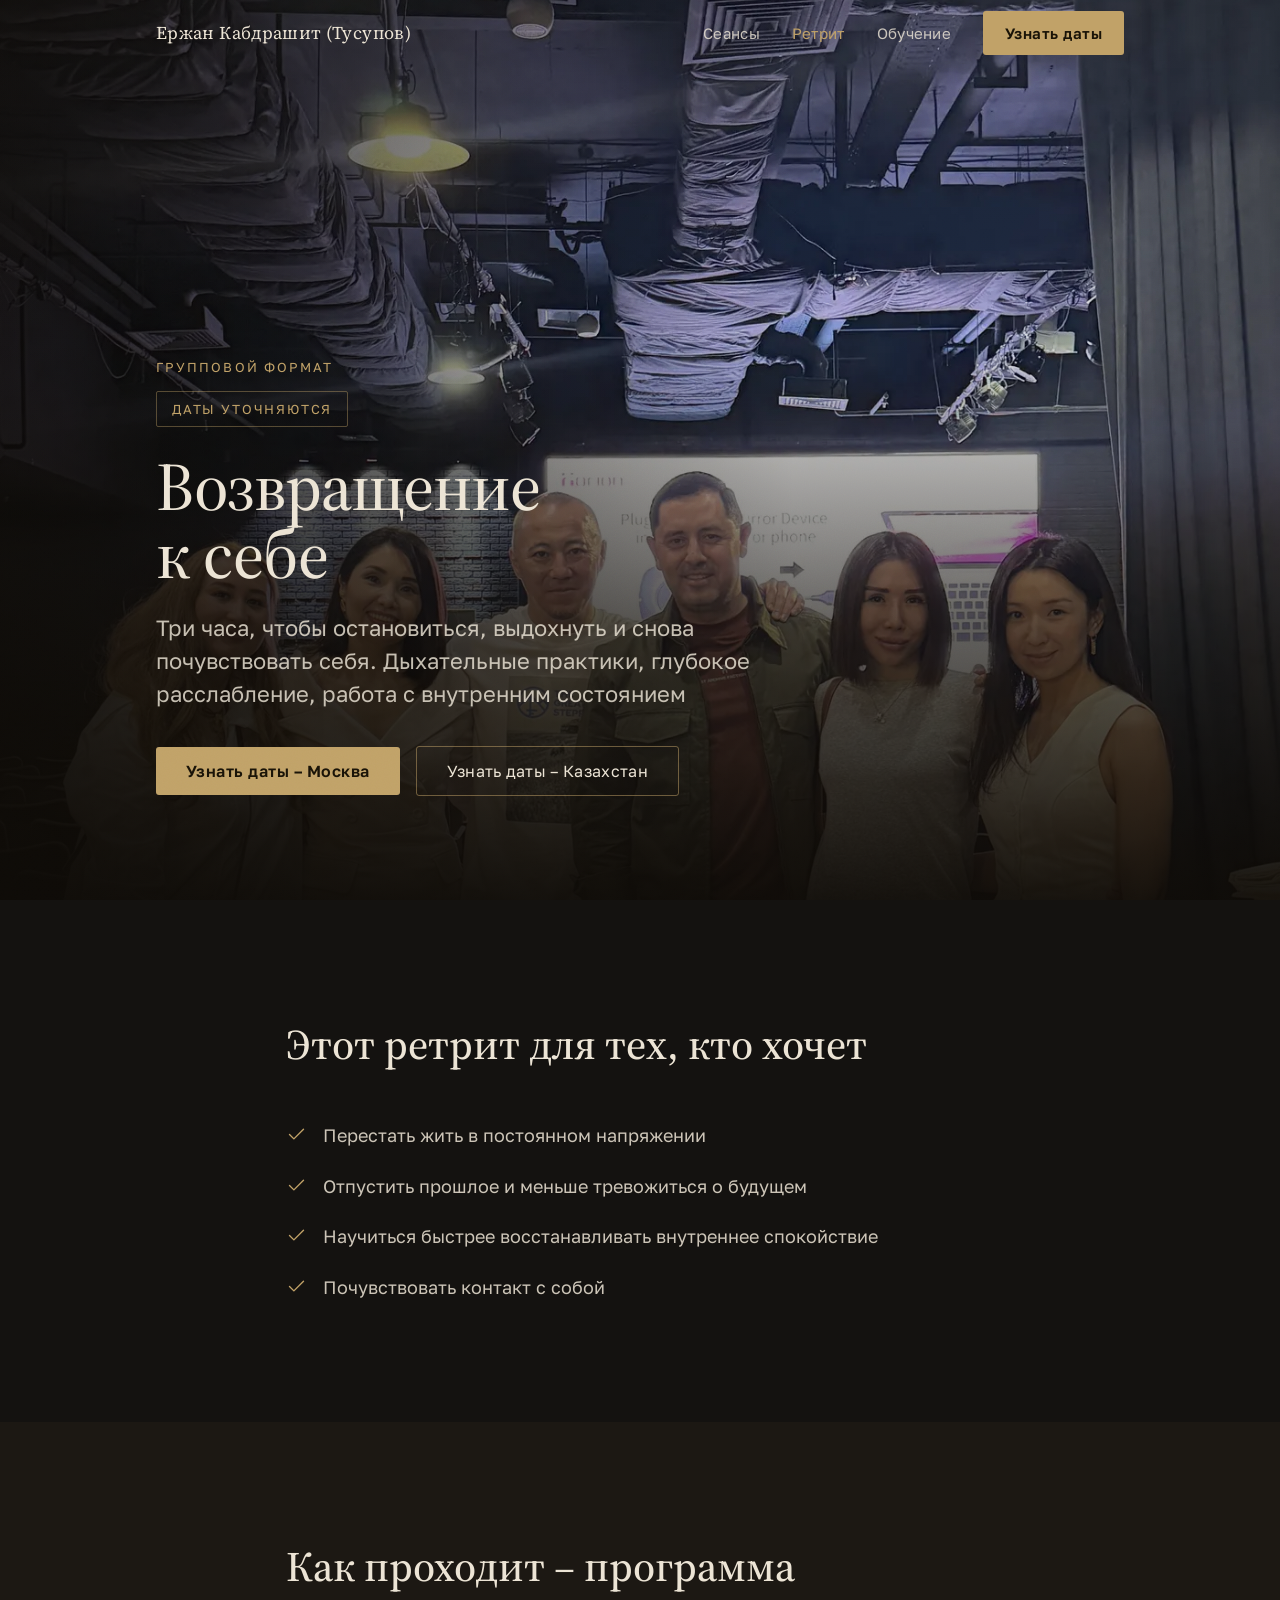
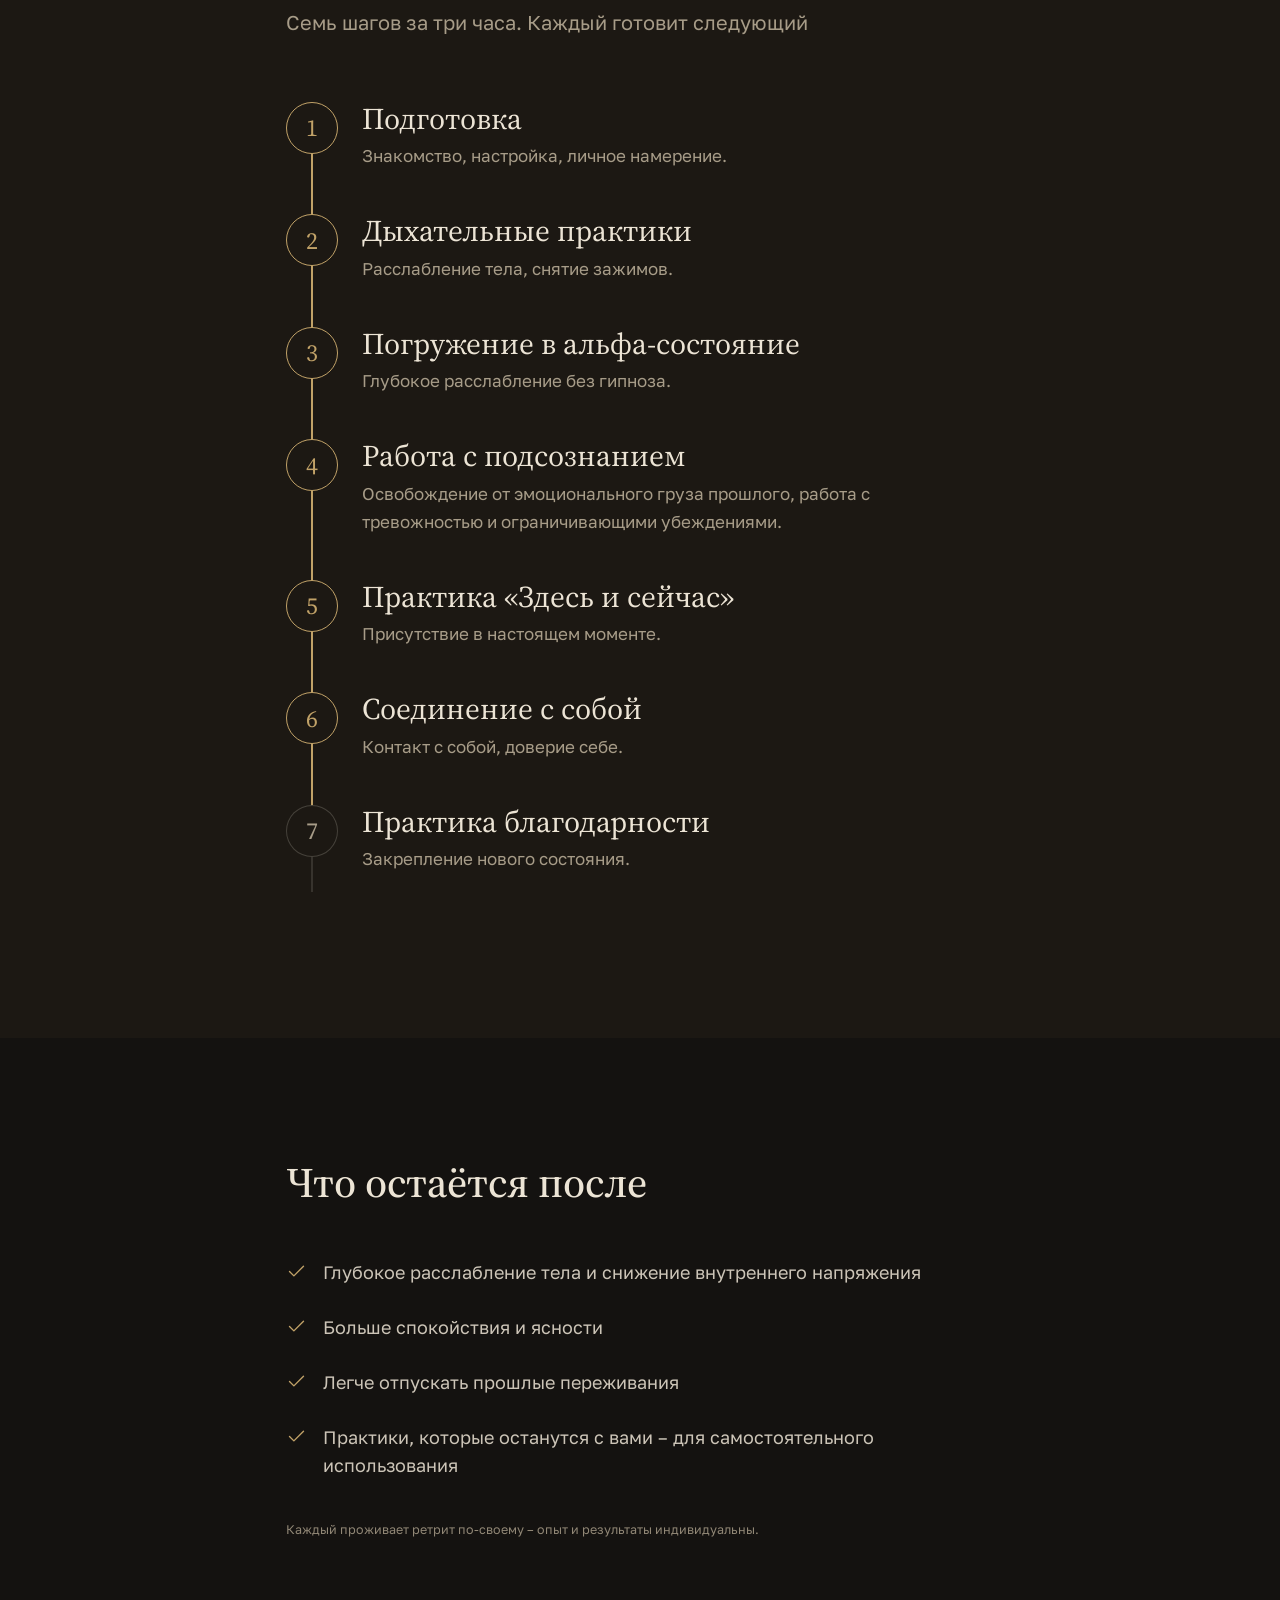
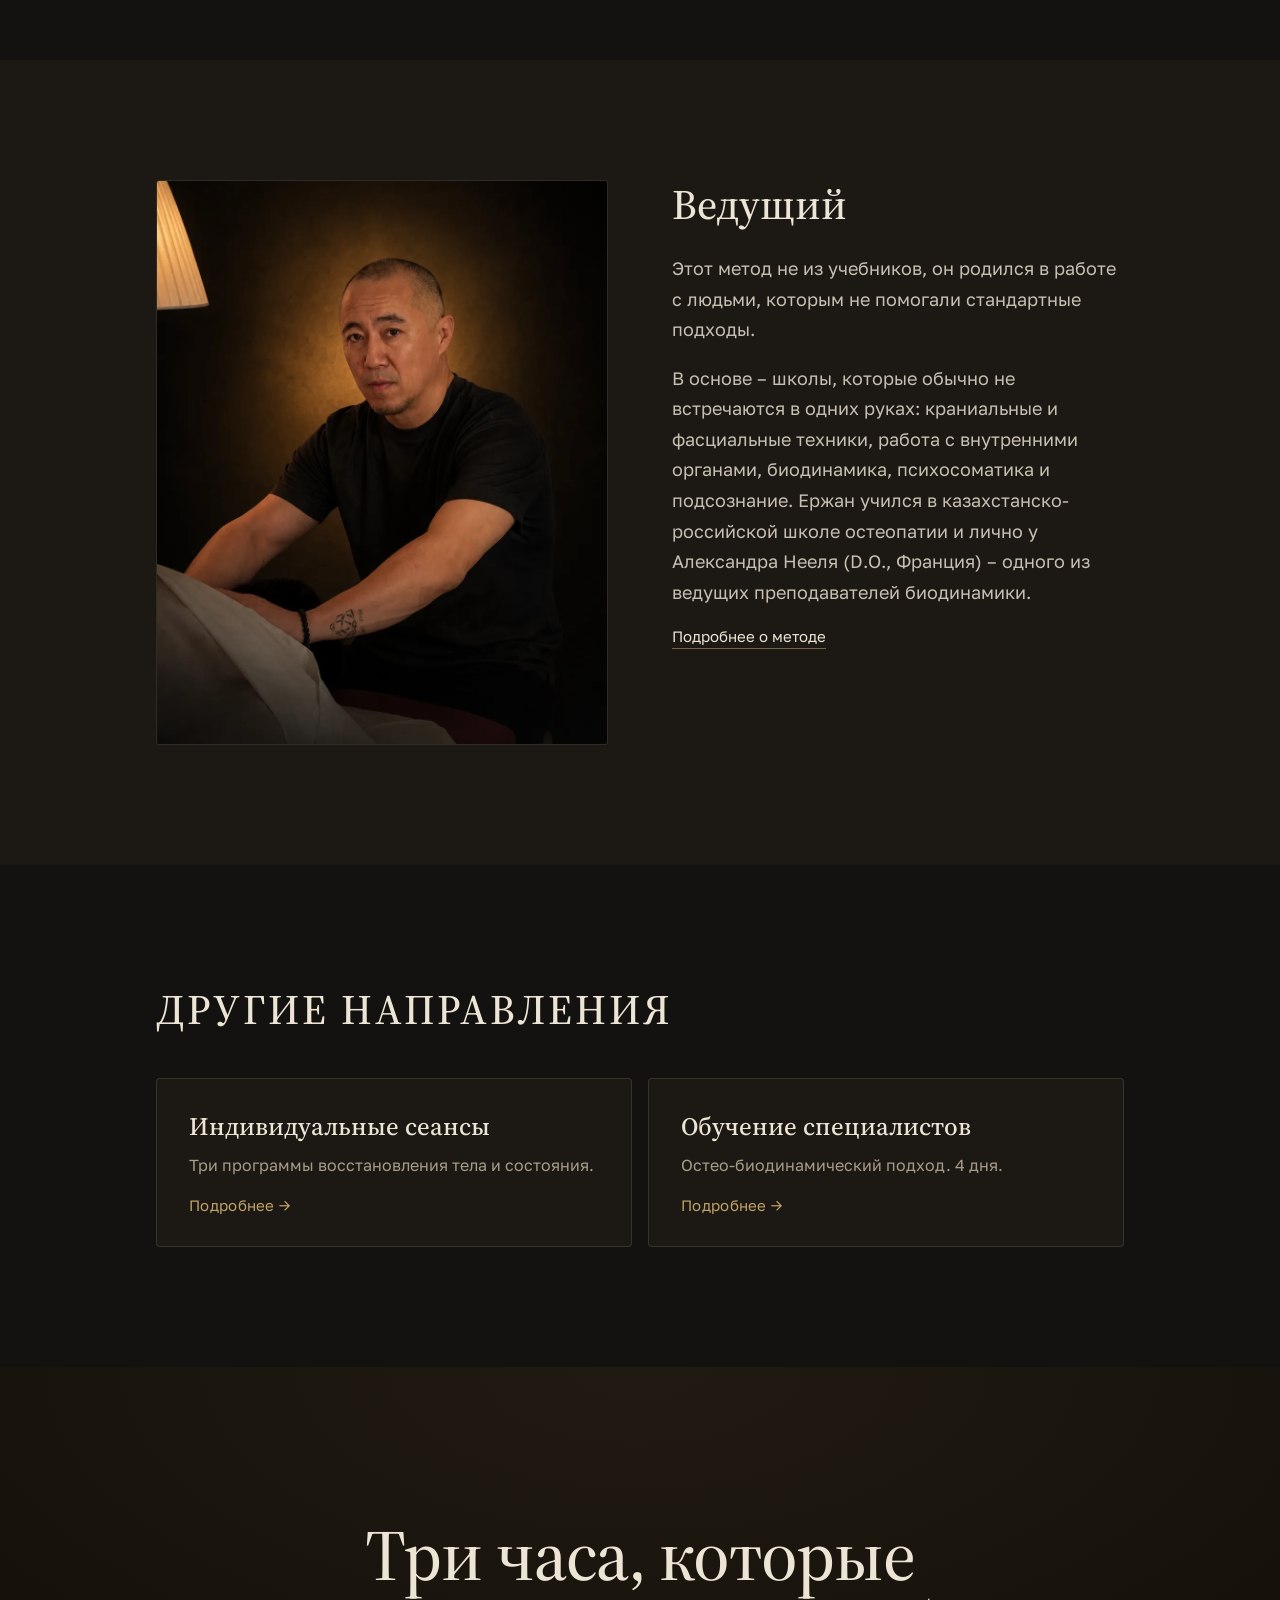
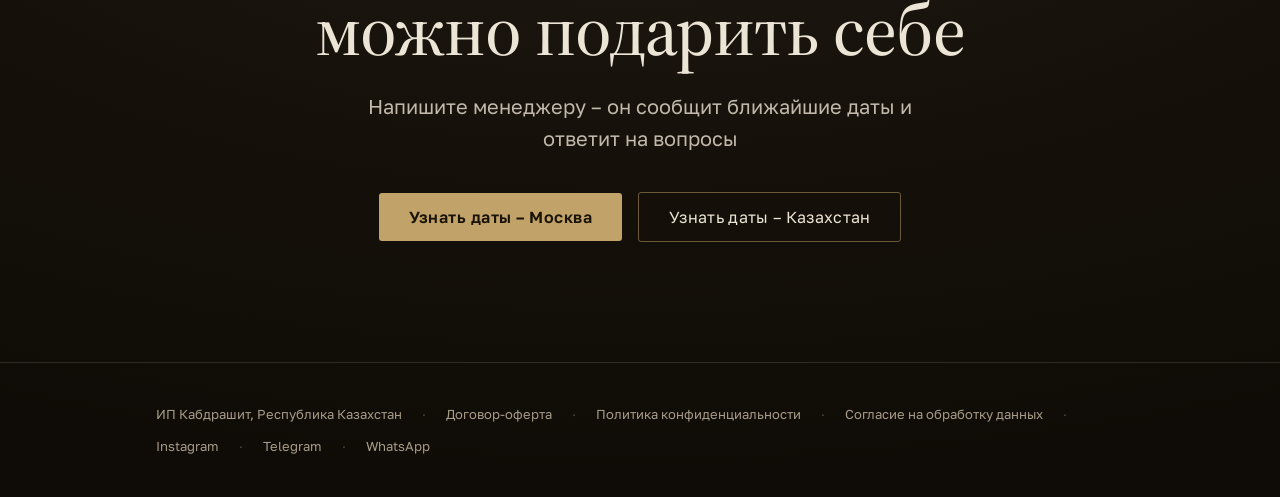
==== retreat.html @ be28fa4b "Добавить (Тусупов) после Кабдрашит везде: nav-brand, h1, подпись под фото Co-Authored-By: Claude Fab" ====
<!DOCTYPE html>
<html lang="ru">
<head>
<meta charset="utf-8">
<meta name="viewport" content="width=device-width, initial-scale=1">
<title>Ретрит «Возвращение к себе» – Ержан Кабдрашит (Тусупов)</title>
<meta name="description" content="Групповой ретрит на 3 часа: дыхательные практики, глубокое расслабление, работа с внутренним состоянием. Семь шагов под руководством Ержана Кабдрашита (Тусупова).">
<link rel="canonical" href="https://xenaja.github.io/tusupov-method/retreat">
<meta property="og:type" content="website">
<meta property="og:title" content="Ретрит «Возвращение к себе»">
<meta property="og:description" content="Три часа, чтобы остановиться, выдохнуть и снова почувствовать себя. Дыхательные практики, глубокое расслабление, работа с внутренним состоянием.">
<meta property="og:url" content="https://xenaja.github.io/tusupov-method/retreat">
<meta property="og:image" content="https://xenaja.github.io/tusupov-method/og-retreat.jpg">
<meta property="og:image:width" content="1200">
<meta property="og:image:height" content="630">
<meta property="og:locale" content="ru_RU">
<link rel="icon" href="favicon.svg" type="image/svg+xml">
<link rel="apple-touch-icon" href="apple-touch-icon.png">
<link rel="preconnect" href="https://fonts.googleapis.com">
<link rel="preconnect" href="https://fonts.gstatic.com" crossorigin>
<link href="https://fonts.googleapis.com/css2?family=Golos+Text:wght@400;500;600&family=Source+Serif+4:opsz,wght@8..60,500;8..60,600&display=swap" rel="stylesheet">
<link rel="stylesheet" href="styles.css">
<script type="application/ld+json">
{
  "@context": "https://schema.org",
  "@type": "Event",
  "name": "Ретрит «Возвращение к себе»",
  "description": "Групповой ретрит: 3 часа дыхательных практик, глубокого расслабления и работы с внутренним состоянием.",
  "url": "https://xenaja.github.io/tusupov-method/retreat"
}
</script>
</head>
<body>
<a class="skip-link" href="#main">Перейти к содержимому</a>

<!-- ============ МЕНЮ (общая шапка) ============ -->
<header class="site-header" id="siteHeader">
  <nav class="nav" aria-label="Основное меню">
    <a class="nav-brand" href="./">Ержан Кабдрашит (Тусупов)</a>
    <div class="nav-links">
      <a href="./">Сеансы</a>
      <a href="./retreat" class="current">Ретрит</a>
      <a href="./training">Обучение</a>
      <a class="btn btn-solid btn-sm" href="#zapis">Узнать даты</a>
    </div>
    <button class="burger" id="burger" aria-label="Открыть меню" aria-expanded="false" aria-controls="mobileMenu">
      <svg class="icon-open" width="22" height="22" viewBox="0 0 22 22" aria-hidden="true"><line x1="2" y1="6" x2="20" y2="6" stroke="#ECE4D5" stroke-width="1.6"/><line x1="2" y1="11" x2="20" y2="11" stroke="#ECE4D5" stroke-width="1.6"/><line x1="2" y1="16" x2="20" y2="16" stroke="#ECE4D5" stroke-width="1.6"/></svg>
      <svg class="icon-close" width="22" height="22" viewBox="0 0 22 22" aria-hidden="true"><line x1="4" y1="4" x2="18" y2="18" stroke="#ECE4D5" stroke-width="1.6"/><line x1="18" y1="4" x2="4" y2="18" stroke="#ECE4D5" stroke-width="1.6"/></svg>
    </button>
  </nav>
</header>
<div class="mobile-menu" id="mobileMenu">
  <a href="./">Сеансы</a>
  <a href="./retreat" class="current">Ретрит</a>
  <a href="./training">Обучение</a>
  <a class="btn btn-solid" href="#zapis">Узнать даты</a>
</div>

<!-- ============ БЛОК 1 · ПЕРВЫЙ ЭКРАН ============ -->
<header class="hero" id="hero">
  <div class="hero-media">
    <picture>
      <source srcset="photos/hero/retreat.webp" type="image/webp">
      <img src="photos/hero/retreat.jpg" alt="Групповой ретрит «Возвращение к себе»" loading="eager" fetchpriority="high">
    </picture>
  </div>
  <div class="hero-veil" aria-hidden="true"></div>
  <div class="hero-body">
    <div class="hero-kicker">Групповой формат</div>
    <!-- ⚠ Даты ретрита – ждём от заказчика. Пока в бейдже «Даты уточняются», кнопка ведёт к менеджерам. -->
    <span class="hero-badge">Даты уточняются</span>
    <h1 class="h1-mid">Возвращение к себе</h1>
    <p class="hero-sub">Три часа, чтобы остановиться, выдохнуть и снова почувствовать себя. Дыхательные практики, глубокое расслабление, работа с внутренним состоянием</p>
    <!-- ⚠ Уточнить: ретрит проходит в обоих городах или в одном? Если в одном – оставить одну кнопку. -->
    <div class="hero-cta cta-row" id="zapis">
      <a class="btn btn-solid" data-tg="retreat_hero_msk" href="#" target="_blank" rel="noopener">Узнать даты – Москва</a>
      <a class="btn btn-ghost" data-wa="Здравствуйте! Подскажите даты ретрита «Возвращение к себе»" href="#" target="_blank" rel="noopener">Узнать даты – Казахстан</a>
    </div>
  </div>
</header>

<main id="main">

<!-- ============ БЛОК 2 · ДЛЯ КОГО ============ -->
<section class="section">
  <div class="wrap reveal" style="max-width:820px;">
    <h2>Этот ретрит для тех, кто хочет</h2>
    <div class="checks">
      <div class="check">
        <svg width="21" height="21" viewBox="0 0 24 24" fill="none" aria-hidden="true"><path d="M20 6L9 17l-5-5" stroke="#C1A268" stroke-width="1.6" stroke-linecap="round" stroke-linejoin="round"/></svg>
        <div>Перестать жить в постоянном напряжении</div>
      </div>
      <div class="check">
        <svg width="21" height="21" viewBox="0 0 24 24" fill="none" aria-hidden="true"><path d="M20 6L9 17l-5-5" stroke="#C1A268" stroke-width="1.6" stroke-linecap="round" stroke-linejoin="round"/></svg>
        <div>Отпустить прошлое и меньше тревожиться о будущем</div>
      </div>
      <div class="check">
        <svg width="21" height="21" viewBox="0 0 24 24" fill="none" aria-hidden="true"><path d="M20 6L9 17l-5-5" stroke="#C1A268" stroke-width="1.6" stroke-linecap="round" stroke-linejoin="round"/></svg>
        <div>Научиться быстрее восстанавливать внутреннее спокойствие</div>
      </div>
      <div class="check">
        <svg width="21" height="21" viewBox="0 0 24 24" fill="none" aria-hidden="true"><path d="M20 6L9 17l-5-5" stroke="#C1A268" stroke-width="1.6" stroke-linecap="round" stroke-linejoin="round"/></svg>
        <div>Почувствовать контакт с собой</div>
      </div>
    </div>
  </div>
</section>

<!-- ============ БЛОК 3 · КАК ПРОХОДИТ – ПРОГРАММА ============ -->
<!-- Механика: вертикальный таймлайн с прорисовкой линии при скролле – перенесена сюда со страницы «Сеансы» -->
<section class="section section-tint" id="programma">
  <div class="wrap reveal" style="max-width:820px;">
    <h2>Как проходит – программа</h2>
    <p class="lead">Семь шагов за три часа. Каждый готовит следующий</p>
    <div class="tl">
      <div class="tl-rail" aria-hidden="true"></div>
      <div class="tl-fill" id="tlFill" aria-hidden="true"></div>
      <div class="tl-day" data-day="0">
        <div class="tl-marker" aria-hidden="true">1</div>
        <div class="tl-title">Подготовка</div>
        <div class="tl-text">Знакомство, настройка, личное намерение.</div>
      </div>
      <div class="tl-day" data-day="1">
        <div class="tl-marker" aria-hidden="true">2</div>
        <div class="tl-title">Дыхательные практики</div>
        <div class="tl-text">Расслабление тела, снятие зажимов.</div>
      </div>
      <div class="tl-day" data-day="2">
        <div class="tl-marker" aria-hidden="true">3</div>
        <div class="tl-title">Погружение в альфа-состояние</div>
        <div class="tl-text">Глубокое расслабление без гипноза.</div>
      </div>
      <div class="tl-day" data-day="3">
        <div class="tl-marker" aria-hidden="true">4</div>
        <div class="tl-title">Работа с подсознанием</div>
        <div class="tl-text">Освобождение от эмоционального груза прошлого, работа с тревожностью и ограничивающими убеждениями.</div>
      </div>
      <div class="tl-day" data-day="4">
        <div class="tl-marker" aria-hidden="true">5</div>
        <div class="tl-title">Практика «Здесь и сейчас»</div>
        <div class="tl-text">Присутствие в настоящем моменте.</div>
      </div>
      <div class="tl-day" data-day="5">
        <div class="tl-marker" aria-hidden="true">6</div>
        <div class="tl-title">Соединение с собой</div>
        <div class="tl-text">Контакт с собой, доверие себе.</div>
      </div>
      <div class="tl-day" data-day="6">
        <div class="tl-marker" aria-hidden="true">7</div>
        <div class="tl-title">Практика благодарности</div>
        <div class="tl-text">Закрепление нового состояния.</div>
      </div>
    </div>
  </div>
</section>

<!-- ============ БЛОК 4 · ЧТО ОСТАЁТСЯ ПОСЛЕ ============ -->
<section class="section">
  <div class="wrap reveal" style="max-width:820px;">
    <h2>Что остаётся после</h2>
    <div class="gains">
      <div class="gain">
        <svg width="21" height="21" viewBox="0 0 24 24" fill="none" aria-hidden="true"><path d="M20 6L9 17l-5-5" stroke="#C1A268" stroke-width="1.6" stroke-linecap="round" stroke-linejoin="round"/></svg>
        <div>Глубокое расслабление тела и снижение внутреннего напряжения</div>
      </div>
      <div class="gain">
        <svg width="21" height="21" viewBox="0 0 24 24" fill="none" aria-hidden="true"><path d="M20 6L9 17l-5-5" stroke="#C1A268" stroke-width="1.6" stroke-linecap="round" stroke-linejoin="round"/></svg>
        <div>Больше спокойствия и ясности</div>
      </div>
      <div class="gain">
        <svg width="21" height="21" viewBox="0 0 24 24" fill="none" aria-hidden="true"><path d="M20 6L9 17l-5-5" stroke="#C1A268" stroke-width="1.6" stroke-linecap="round" stroke-linejoin="round"/></svg>
        <div>Легче отпускать прошлые переживания</div>
      </div>
      <div class="gain">
        <svg width="21" height="21" viewBox="0 0 24 24" fill="none" aria-hidden="true"><path d="M20 6L9 17l-5-5" stroke="#C1A268" stroke-width="1.6" stroke-linecap="round" stroke-linejoin="round"/></svg>
        <div>Практики, которые останутся с вами – для самостоятельного использования</div>
      </div>
    </div>
    <p class="gains-note">Каждый проживает ретрит по-своему – опыт и результаты индивидуальны.</p>
  </div>
</section>

<!-- ============ БЛОК 5 · ВЕДУЩИЙ ============ -->
<section class="section section-tint">
  <div class="wrap reveal">
    <div class="about-grid">
      <div class="about-photo">
        <picture>
          <source srcset="photos/portrait.webp" type="image/webp">
          <img src="photos/portrait.jpg" alt="Ержан Кабдрашит (Тусупов) – портрет" loading="lazy" decoding="async" width="941" height="1672">
        </picture>
      </div>
      <div class="about">
        <h2>Ведущий</h2>
        <p>Этот метод не из учебников, он родился в работе с людьми, которым не помогали стандартные подходы.</p>
        <p>В основе – школы, которые обычно не встречаются в одних руках: краниальные и фасциальные техники, работа с внутренними органами, биодинамика, психосоматика и подсознание. Ержан учился в казахстанско-российской школе остеопатии и лично у Александра Нееля (D.O., Франция) – одного из ведущих преподавателей биодинамики.</p>
        <a class="about-more" href="./#metod">Подробнее о методе</a>
      </div>
    </div>
  </div>
</section>

<!-- ============ БЛОК 6 · ДРУГИЕ НАПРАВЛЕНИЯ ============ -->
<section class="section">
  <div class="wrap reveal">
    <h2 class="h2-caps">Другие направления</h2>
    <div class="other-grid">
      <a class="other-card" href="./">
        <h3>Индивидуальные сеансы</h3>
        <p>Три программы восстановления тела и состояния.</p>
        <span class="more">Подробнее →</span>
      </a>
      <a class="other-card" href="./training">
        <h3>Обучение специалистов</h3>
        <p>Остео-биодинамический подход. 4 дня.</p>
        <span class="more">Подробнее →</span>
      </a>
    </div>
  </div>
</section>

<!-- ============ БЛОК 7 · ФИНАЛЬНЫЙ ЭКРАН ============ -->
<section class="final">
  <div class="final-in reveal">
    <h2>Три часа, которые можно подарить себе</h2>
    <p>Напишите менеджеру – он сообщит ближайшие даты и ответит на вопросы</p>
    <div class="cta-row">
      <a class="btn btn-solid" data-tg="retreat_final_msk" href="#" target="_blank" rel="noopener">Узнать даты – Москва</a>
      <a class="btn btn-ghost" data-wa="Здравствуйте! Подскажите даты ретрита «Возвращение к себе»" href="#" target="_blank" rel="noopener">Узнать даты – Казахстан</a>
    </div>
  </div>
  <footer>
    <div class="wrap footer-in">
      <span>ИП Кабдрашит, Республика Казахстан</span>
      <span class="dot">·</span><a href="./oferta">Договор-оферта</a>
      <span class="dot">·</span><a href="./privacy">Политика конфиденциальности</a>
      <span class="dot">·</span><a href="./consent">Согласие на обработку данных</a>
      <span class="dot">·</span><a href="#" target="_blank" rel="noopener">Instagram</a>
      <span class="dot">·</span><a data-tg="retreat_footer" href="#" target="_blank" rel="noopener">Telegram</a>
      <span class="dot">·</span><a data-wa="Здравствуйте!" href="#" target="_blank" rel="noopener">WhatsApp</a>
    </div>
  </footer>
</section>

</main>

<a class="sticky-cta" id="stickyCta" href="#zapis">Узнать даты</a>

<div class="grain" aria-hidden="true"></div>

<script src="app.js"></script>
</body>
</html>
---- styles.css ----
:root{
  /* Палитра */
  --bg:#141210;
  --bg2:#1C1813;
  --bg3:#0F0C08;
  --ink:#ECE4D5;
  --ink-soft:rgba(236,228,213,.82);
  --muted:#A79C88;
  --line:rgba(236,228,213,.13);
  --accent:#C1A268;
  --accent-h:#d6b980;
  --btn-ink:#191307;
  /* Светлая секция */
  --lbg:#EEE6D5;
  --lbg2:#E4D9C2;
  --link2:#221D16;
  --lmuted:#6C6252;
  --laccent:#9a7d43;
  /* Типографика */
  --font-display:'Source Serif 4',Georgia,serif;
  --font-body:'Golos Text',system-ui,-apple-system,sans-serif;
  /* Сетка */
  --container:1080px;
  --pad:clamp(20px,6vw,56px);
  --section-gap:clamp(64px,10vw,120px);
}
*{margin:0;padding:0;box-sizing:border-box}
html{scroll-behavior:smooth;scroll-padding-top:70px}
body{
  background:var(--bg);color:var(--ink);
  font-family:var(--font-body);
  -webkit-font-smoothing:antialiased;
  -webkit-tap-highlight-color:transparent;
  overflow-x:hidden;
}
::selection{background:rgba(193,162,104,.3);color:#fff}
img{max-width:100%;display:block}
a{color:var(--accent)}
a:hover{color:var(--accent-h)}
:focus-visible{outline:2px solid var(--accent);outline-offset:3px}

.skip-link{position:absolute;left:-9999px;top:0;z-index:10001;background:var(--accent);color:var(--btn-ink);padding:12px 20px;font-size:15px;text-decoration:none}
.skip-link:focus{left:0}

.wrap{max-width:var(--container);margin:0 auto;padding-left:var(--pad);padding-right:var(--pad)}

h1,h2{font-family:var(--font-display);font-weight:500}
h2{font-size:clamp(24px,4.2vw,42px);line-height:1.16;text-wrap:balance}
.h2-caps{letter-spacing:.07em;text-transform:uppercase}
.lead{color:var(--muted);font-size:clamp(16px,2.6vw,20px);line-height:1.55;margin-top:16px;max-width:52ch}

.btn{
  display:inline-flex;align-items:center;justify-content:center;gap:9px;
  min-height:48px;padding:14px 30px;border-radius:3px;
  font-family:var(--font-body);font-size:clamp(15px,2.2vw,16px);font-weight:600;letter-spacing:.03em;
  text-decoration:none;cursor:pointer;touch-action:manipulation;
  transition:background .3s,color .3s,border-color .3s,transform .3s;
}
.btn-solid{background:var(--accent);color:var(--btn-ink)}
.btn-solid:hover{background:var(--accent-h);color:var(--btn-ink);transform:translateY(-2px)}
.btn-ghost{color:var(--ink);font-weight:400;letter-spacing:.02em;border:1px solid rgba(193,162,104,.5)}
.btn-ghost:hover{color:var(--accent);border-color:var(--accent);background:rgba(193,162,104,.08)}
.btn-sm{min-height:44px;padding:11px 22px;font-size:15px}
/* Пара кнопок «по городам» — одинаковой значимости */
.cta-row{display:flex;flex-wrap:wrap;align-items:center;gap:12px 16px;margin-top:36px}
.cta-row.center{justify-content:center}

/* ---------- Меню ---------- */
.site-header{position:fixed;top:0;left:0;right:0;z-index:9998;border-bottom:1px solid transparent;transition:background .3s,border-color .3s}
.site-header.scrolled{background:rgba(15,12,8,.9);-webkit-backdrop-filter:blur(10px);backdrop-filter:blur(10px);border-bottom-color:var(--line)}
.nav{max-width:var(--container);margin:0 auto;display:flex;align-items:center;justify-content:space-between;gap:16px;padding:10px var(--pad)}
.nav-brand{font-family:var(--font-display);font-size:18px;letter-spacing:.02em;color:var(--ink);text-decoration:none;white-space:nowrap;padding:10px 0}
.nav-brand:hover{color:var(--accent)}
.nav-links{display:flex;align-items:center;gap:clamp(18px,3vw,32px)}
.nav-links a:not(.btn){color:var(--ink-soft);text-decoration:none;font-size:15px;letter-spacing:.02em;padding:10px 0}
.nav-links a:not(.btn):hover{color:var(--accent)}
.nav-links a.current{color:var(--accent)}
.nav-links .btn{padding:11px 22px;font-size:15px}
.burger{display:none;align-items:center;justify-content:center;width:48px;height:48px;background:rgba(15,12,8,.55);border:1px solid var(--line);border-radius:3px;cursor:pointer;touch-action:manipulation}
.burger svg{display:block}
.burger .icon-close{display:none}
.mobile-menu{position:fixed;inset:0;z-index:9996;background:#0d0a07;display:none;flex-direction:column;justify-content:center;align-items:center;gap:8px;padding:80px var(--pad) 40px;text-align:center}
.mobile-menu a:not(.btn){font-family:var(--font-display);font-size:clamp(26px,7vw,34px);color:var(--ink);text-decoration:none;padding:14px 0;line-height:1.2}
.mobile-menu a:not(.btn):hover,.mobile-menu a.current{color:var(--accent)}
.mobile-menu .btn{margin-top:26px}
body.menu-open .mobile-menu{display:flex}
body.menu-open{overflow:hidden}
body.menu-open .site-header{background:rgba(15,12,8,.9);border-bottom-color:var(--line)}
body.menu-open .burger .icon-open{display:none}
body.menu-open .burger .icon-close{display:block}
@media (max-width:899px){.nav-links{display:none}.burger{display:flex}}

/* ---------- Hero ---------- */
.hero{position:relative;min-height:100svh;display:flex;flex-direction:column;justify-content:flex-end;overflow:hidden}
.hero-media{position:absolute;inset:0;background:#0f0c07}
.hero-media img{width:100%;height:100%;object-fit:cover;object-position:74% 36%}
.hero-veil{position:absolute;inset:0;background:
  linear-gradient(to top, rgba(14,11,7,.96) 0%, rgba(14,11,7,.66) 30%, rgba(14,11,7,.12) 62%, rgba(14,11,7,.3) 100%),
  linear-gradient(to right, rgba(14,11,7,.82) 0%, rgba(14,11,7,.4) 34%, rgba(14,11,7,0) 62%)}
.hero-body{position:relative;z-index:2;max-width:var(--container);margin:0 auto;width:100%;padding:0 var(--pad) clamp(52px,9vw,104px)}
.hero-kicker{font-size:13px;letter-spacing:.16em;text-transform:uppercase;color:var(--accent);margin-bottom:16px}
.hero-badge{display:inline-block;font-size:clamp(11.5px,2.2vw,13px);letter-spacing:.14em;text-transform:uppercase;color:var(--accent);border:1px solid rgba(193,162,104,.4);padding:9px 15px;border-radius:2px;margin-bottom:26px}
.hero h1{font-size:clamp(46px,10.5vw,84px);line-height:1;letter-spacing:-.015em;max-width:15ch;text-wrap:balance}
.hero h1.h1-mid{font-size:clamp(40px,8vw,68px)}
.hero-sub{margin-top:22px;color:var(--ink-soft);font-size:clamp(17px,3vw,22px);line-height:1.5;max-width:48ch}
.hero-cta{display:flex;flex-wrap:wrap;align-items:center;gap:14px 16px;margin-top:36px}

/* ---------- Цифры ---------- */
.counters{background:var(--bg3);border-top:1px solid var(--line);border-bottom:1px solid var(--line)}
.counters-in{display:flex;flex-wrap:wrap;gap:32px;padding-top:clamp(36px,6vw,54px);padding-bottom:clamp(36px,6vw,54px)}
.counter{flex:1 1 200px;text-align:center}
.counter-mid{border-left:1px solid var(--line);border-right:1px solid var(--line)}
.counter-num{font-family:var(--font-display);font-size:clamp(44px,8vw,64px);line-height:1;color:var(--accent)}
.counter-cap{margin-top:8px;color:var(--muted);font-size:14px;letter-spacing:.03em}
.counter-geo{flex:1 1 200px;text-align:center;display:flex;flex-direction:column;justify-content:center;font-family:var(--font-display);font-size:clamp(23px,3.4vw,30px);line-height:1.25}
@media (max-width:639px){.counter-mid{border-left:none;border-right:none;border-top:1px solid var(--line);border-bottom:1px solid var(--line);padding:24px 0}}

/* ---------- Секции ---------- */
.section{padding-top:var(--section-gap);padding-bottom:var(--section-gap)}
.section-tint{background:var(--bg2)}
.section-light{background:var(--lbg);color:var(--link2)}
.section-light h2{color:var(--link2)}

.about-grid{display:grid;grid-template-columns:repeat(auto-fit,minmax(280px,1fr));gap:clamp(32px,5vw,64px);align-items:start}
.about-photo{position:relative;aspect-ratio:4/5;border:1px solid var(--line);border-radius:3px;overflow:hidden;background:#130f09}
.about-photo img{width:100%;height:100%;object-fit:cover;object-position:center 18%}
.about p{color:var(--ink-soft);font-size:clamp(16px,2.4vw,18px);line-height:1.7;margin-top:24px}
.about p+p{margin-top:18px}
.about-sign{color:var(--accent);font-size:clamp(15px,2.3vw,17px);margin-top:22px;font-style:italic}
.about-more{display:inline-block;margin-top:20px;color:var(--ink);text-decoration:none;font-size:15px;border-bottom:1px solid rgba(193,162,104,.55);padding-bottom:3px}
.about-more:hover{color:var(--accent);border-color:var(--accent)}

.video-box{position:relative;margin-top:clamp(32px,5vw,56px);border:1px solid var(--line);border-radius:3px;overflow:hidden;background:#130f09;display:flex;justify-content:center}
.video-box video{display:block;max-width:100%;max-height:70vh}

.eyebrow{font-size:13px;letter-spacing:.16em;text-transform:uppercase;color:var(--accent);margin-bottom:22px}
.lane{display:flex;gap:16px;overflow-x:auto;padding-bottom:12px;scroll-snap-type:x mandatory;-webkit-overflow-scrolling:touch}
.lane::-webkit-scrollbar{height:6px}
.lane::-webkit-scrollbar-thumb{background:rgba(193,162,104,.35);border-radius:6px}
.lane::-webkit-scrollbar-track{background:transparent}
.cert{flex:0 0 auto;width:clamp(150px,42vw,188px);scroll-snap-align:start;background:none;border:none;padding:0;cursor:pointer;text-align:left;font-family:inherit;touch-action:manipulation}
.cert-img{position:relative;border:1px solid var(--line);border-radius:3px;overflow:hidden;background:#140f09;transition:border-color .3s}
.cert:hover .cert-img{border-color:rgba(193,162,104,.6)}
.cert-img img{width:100%;aspect-ratio:3/4;object-fit:cover;object-position:center top}
.cert-name{color:var(--muted);font-size:11.5px;line-height:1.45;margin-top:10px;min-height:50px}
.cert-note{color:var(--muted);font-size:12.5px;line-height:1.6;margin-top:14px;opacity:.85;max-width:60ch}

/* ---------- С чем приходят ---------- */
.pains{display:flex;flex-direction:column;margin-top:clamp(36px,5vw,52px)}
.pain{display:flex;gap:clamp(18px,4vw,36px);align-items:baseline;padding:clamp(24px,4vw,34px) 0;border-top:1px solid var(--line)}
.pain:last-child{border-bottom:1px solid var(--line)}
.pain-num{font-family:var(--font-display);font-size:clamp(30px,5vw,44px);color:var(--accent);line-height:1;flex:0 0 auto;width:1.6em}
.pain-title{font-size:clamp(18px,2.8vw,22px);margin-bottom:8px}
.pain-text{color:var(--muted);font-size:clamp(15px,2.3vw,17px);line-height:1.65}

/* ---------- Симптом – мало ---------- */
.why-grid{display:grid;grid-template-columns:repeat(auto-fit,minmax(280px,1fr));gap:clamp(36px,6vw,72px);align-items:center}
.why-grid p{font-size:clamp(16px,2.4vw,18px);line-height:1.7;margin-top:24px}
.why-grid p+p{margin-top:18px}
.why-svg{display:flex;justify-content:center}

/* ---------- Три программы ---------- */
.progs{display:grid;grid-template-columns:repeat(auto-fit,minmax(280px,1fr));gap:18px;margin-top:clamp(40px,6vw,60px)}
.prog{display:flex;flex-direction:column;border:1px solid var(--line);border-radius:4px;background:var(--bg2);padding:clamp(26px,3.5vw,34px)}
.prog.featured{border-color:rgba(193,162,104,.45);background:linear-gradient(160deg,#241d13,#17120b)}
.prog-badge{align-self:flex-start;font-size:11px;letter-spacing:.12em;text-transform:uppercase;color:var(--accent);border:1px solid rgba(193,162,104,.4);padding:5px 10px;border-radius:2px;margin-bottom:16px}
.prog-title{font-family:var(--font-display);font-size:clamp(21px,3vw,26px);line-height:1.2;margin-bottom:18px}
.prog-list{display:flex;flex-direction:column;gap:10px;margin-bottom:20px}
.prog-list .li{display:flex;gap:11px;align-items:flex-start;color:var(--ink-soft);font-size:clamp(14.5px,2.2vw,16px);line-height:1.5}
.prog-list .li svg{flex:0 0 auto;margin-top:3px}
.prog-plus{color:var(--muted);font-size:14px;margin:2px 0 12px}
.prog-meta{margin-top:auto;padding-top:18px;border-top:1px solid var(--line);color:var(--muted);font-size:clamp(14px,2.1vw,15.5px);line-height:1.5}
.prog-cta{display:flex;flex-direction:column;gap:10px;margin-top:18px}
.progs-note{color:var(--muted);font-size:12.5px;line-height:1.6;margin-top:clamp(24px,4vw,32px);opacity:.85}

/* ---------- Что остаётся ---------- */
.gains{display:flex;flex-direction:column;gap:clamp(18px,3vw,26px);margin-top:clamp(36px,5vw,52px)}
.gain{display:flex;gap:16px;align-items:flex-start}
.gain svg{flex:0 0 auto;margin-top:3px}
.gain div{color:rgba(236,228,213,.85);font-size:clamp(16px,2.4vw,18px);line-height:1.6}
.gains-note{color:var(--muted);font-size:12.5px;line-height:1.6;margin-top:clamp(28px,4vw,40px);opacity:.85}

/* ---------- Карточка с датами ---------- */
.dates-card{background:linear-gradient(135deg,#241d13,#1a140c);border:1px solid rgba(193,162,104,.28);border-radius:4px;padding:clamp(40px,7vw,72px) clamp(28px,6vw,72px);text-align:center}
.dates-card h2{font-size:clamp(26px,4.6vw,44px);line-height:1.12}
.dates-card .p1{color:var(--ink-soft);font-size:clamp(16px,2.4vw,18px);line-height:1.65;margin:20px auto 0;max-width:48ch}
.dates-card .p2{color:var(--muted);font-size:clamp(15px,2.3vw,17px);line-height:1.6;margin:12px auto 0;max-width:48ch}

/* ---------- Таймлайн ---------- */
.tl{position:relative;margin-top:clamp(40px,6vw,64px)}
.tl-rail,.tl-fill{position:absolute;left:25px;top:26px;width:2px}
.tl-rail{bottom:26px;background:var(--line)}
.tl-fill{height:0;background:var(--accent);transition:height .7s cubic-bezier(.4,0,.2,1)}
.tl-day{position:relative;padding-left:76px;padding-bottom:clamp(28px,5vw,44px)}
.tl-marker{position:absolute;left:0;top:0;width:52px;height:52px;border-radius:50%;display:flex;align-items:center;justify-content:center;background:var(--bg2);border:1px solid rgba(236,228,213,.2);color:var(--muted);font-family:var(--font-display);font-size:24px;z-index:1;transition:border-color .5s,color .5s}
.tl-day.is-on .tl-marker{border-color:var(--accent);color:var(--accent)}
.tl-kicker{font-size:12px;letter-spacing:.14em;text-transform:uppercase;color:var(--accent);margin-bottom:6px}
.tl-title{font-family:var(--font-display);font-size:clamp(22px,3.4vw,30px);margin-bottom:6px;line-height:1.15}
.tl-text{color:var(--muted);font-size:clamp(15px,2.4vw,17px);line-height:1.65;max-width:600px}

/* ---------- Простой список с галочками ---------- */
.checks{display:flex;flex-direction:column;gap:clamp(16px,2.6vw,22px);margin-top:clamp(36px,5vw,52px)}
.check{display:flex;gap:16px;align-items:flex-start}
.check svg{flex:0 0 auto;margin-top:3px}
.check div{color:rgba(236,228,213,.85);font-size:clamp(16px,2.4vw,18px);line-height:1.6}
.section-light .check div{color:var(--link2)}
.note-line{color:var(--muted);font-size:12.5px;line-height:1.6;margin-top:clamp(28px,4vw,40px);opacity:.85}

/* ---------- Текстовый блок / акцент-плашка ---------- */
.prose p{color:var(--ink-soft);font-size:clamp(16px,2.4vw,18px);line-height:1.7;margin-top:20px;max-width:64ch}
.prose p:first-child{margin-top:0}
.callout{margin-top:clamp(28px,4vw,36px);background:linear-gradient(160deg,#241d13,#17120b);border:1px solid rgba(193,162,104,.35);border-radius:4px;padding:clamp(22px,3.5vw,30px)}
.callout .c-label{font-size:12px;letter-spacing:.14em;text-transform:uppercase;color:var(--accent);margin-bottom:10px}
.callout .c-text{font-size:clamp(17px,2.6vw,21px);line-height:1.4;font-family:var(--font-display)}
.warn{margin-top:clamp(24px,4vw,32px);background:var(--bg2);border:1px solid var(--line);border-radius:4px;padding:clamp(20px,3vw,26px)}
.warn .c1{font-size:clamp(15px,2.4vw,17px);line-height:1.55;font-weight:500}
.warn .c2{color:var(--muted);font-size:clamp(14px,2.2vw,15px);margin-top:8px}

/* ---------- Формат-строка ---------- */
.format-row{display:flex;flex-wrap:wrap;gap:10px 12px;margin-top:clamp(36px,5vw,52px)}
.format-chip{border:1px solid var(--line);border-radius:40px;padding:11px 20px;color:var(--ink-soft);font-size:clamp(14px,2.2vw,16px)}

/* ---------- Школа (светлая) ---------- */
.school-eyebrow{color:var(--laccent)}
.section-light .lead{color:var(--lmuted);max-width:56ch;margin-top:18px}
.school-photos{display:grid;grid-template-columns:repeat(auto-fit,minmax(200px,1fr));gap:16px;margin-top:clamp(36px,5vw,52px)}
.school-photo{position:relative;aspect-ratio:4/3;border:1px solid rgba(34,29,22,.16);border-radius:3px;overflow:hidden;background:#e7ddca}
.school-photo img{width:100%;height:100%;object-fit:cover}
.btn-dark{background:var(--link2);color:var(--lbg)}
.btn-dark:hover{background:#000;color:var(--lbg);transform:translateY(-2px)}
.btn-ghost-light{color:var(--link2);font-weight:400;letter-spacing:.02em;border:1px solid rgba(34,29,22,.4)}
.btn-ghost-light:hover{color:var(--link2);border-color:var(--link2);background:rgba(34,29,22,.06)}

/* ---------- Другие направления ---------- */
.other-grid{display:grid;grid-template-columns:repeat(auto-fit,minmax(260px,1fr));gap:16px;margin-top:clamp(32px,5vw,44px)}
.other-card{display:flex;flex-direction:column;border:1px solid var(--line);border-radius:4px;background:var(--bg2);padding:clamp(24px,3.5vw,32px);text-decoration:none;color:inherit;transition:border-color .3s,background .3s,transform .3s}
.other-card:hover{border-color:rgba(193,162,104,.55);background:#221b12;transform:translateY(-2px)}
.other-card h3{font-family:var(--font-display);font-weight:500;font-size:clamp(20px,3vw,25px);line-height:1.2;color:var(--ink)}
.other-card p{color:var(--muted);font-size:clamp(14.5px,2.2vw,16px);line-height:1.55;margin-top:12px}
.other-card .more{color:var(--accent);font-size:15px;margin-top:18px;letter-spacing:.02em}

/* ---------- FAQ ---------- */
.faq-wrap{max-width:780px}
.faq-item{border-top:1px solid var(--line)}
.faq-item:last-of-type{border-bottom:1px solid var(--line)}
.faq-q{width:100%;display:flex;align-items:center;justify-content:space-between;gap:20px;background:none;border:none;padding:clamp(20px,3.5vw,26px) 0;cursor:pointer;text-align:left;font-family:var(--font-display);color:var(--ink);font-size:clamp(19px,3vw,25px);line-height:1.25;min-height:48px;touch-action:manipulation}
.faq-q svg{flex:0 0 auto;transition:transform .3s}
.faq-item.open .faq-q svg{transform:rotate(45deg)}
.faq-a{display:none;padding:0 0 clamp(22px,3.5vw,28px);max-width:60ch}
.faq-item.open .faq-a{display:block}
.faq-a p{color:var(--muted);font-size:clamp(15px,2.4vw,17px);line-height:1.65;margin-bottom:12px}
.faq-cta{display:flex;flex-wrap:wrap;align-items:center;gap:12px;margin-top:16px}

/* ---------- Финал ---------- */
.final{position:relative;background:radial-gradient(120% 100% at 50% 0%, #201a12 0%, #141009 60%, #0f0c07 100%);padding-top:clamp(80px,13vw,150px);overflow:hidden}
.final-in{max-width:900px;margin:0 auto;padding:0 var(--pad);text-align:center}
.final h2{font-size:clamp(34px,7vw,72px);line-height:1.05;letter-spacing:-.015em;text-transform:none}
.final p{color:rgba(236,228,213,.8);font-size:clamp(16px,2.6vw,20px);line-height:1.6;margin:22px auto 0;max-width:46ch}
.final .cta-row{justify-content:center;margin-top:38px}
footer{margin-top:clamp(72px,11vw,120px);border-top:1px solid var(--line)}
.footer-in{display:flex;flex-wrap:wrap;gap:10px 20px;align-items:center;color:var(--muted);font-size:13px;line-height:1.7;padding-top:clamp(28px,4vw,40px);padding-bottom:clamp(28px,4vw,40px)}
.footer-in .dot{opacity:.4}
.footer-in a{color:var(--muted);text-decoration:none}
.footer-in a:hover{color:var(--accent)}

/* ---------- Sticky CTA ---------- */
.sticky-cta{position:fixed;right:16px;bottom:calc(16px + env(safe-area-inset-bottom));z-index:9997;background:var(--accent);color:var(--btn-ink);font-weight:600;font-size:14px;min-height:48px;display:inline-flex;align-items:center;padding:13px 22px;border-radius:40px;text-decoration:none;box-shadow:0 10px 30px rgba(0,0,0,.45);transition:opacity .4s,transform .4s;opacity:0;transform:translateY(20px);pointer-events:none;touch-action:manipulation}
.sticky-cta:hover{color:var(--btn-ink)}
.sticky-cta.show{opacity:1;transform:translateY(0);pointer-events:auto}

/* ---------- Лайтбокс ---------- */
.lightbox{position:fixed;inset:0;z-index:9999;background:rgba(8,6,4,.9);display:none;align-items:center;justify-content:center;padding:24px;backdrop-filter:blur(4px)}
.lightbox.open{display:flex}
.lightbox-card{max-width:560px;width:100%;max-height:100%;overflow:auto}
.lightbox-card img{width:100%;border:1px solid rgba(193,162,104,.4);border-radius:4px}
.lightbox-name{color:var(--ink);font-size:14px;line-height:1.5;margin-top:16px;text-align:center}
.lightbox-close{display:block;margin:14px auto 0;background:none;border:1px solid var(--line);color:var(--muted);font-family:inherit;font-size:13px;min-height:48px;padding:9px 24px;border-radius:2px;cursor:pointer;touch-action:manipulation}

/* ---------- Зерно ---------- */
.grain{position:fixed;inset:0;z-index:9995;pointer-events:none;opacity:.05;mix-blend-mode:overlay;background-image:url("data:image/svg+xml,%3Csvg xmlns='http://www.w3.org/2000/svg' width='140' height='140'%3E%3Cfilter id='n'%3E%3CfeTurbulence type='fractalNoise' baseFrequency='0.85' numOctaves='2'/%3E%3C/filter%3E%3Crect width='100%25' height='100%25' filter='url(%23n)'/%3E%3C/svg%3E");background-size:140px 140px}

/* ---------- Анимации ---------- */
@media (prefers-reduced-motion: no-preference){
  .reveal{opacity:0;transform:translateY(28px);transition:opacity .9s cubic-bezier(.2,.6,.2,1),transform .9s cubic-bezier(.2,.6,.2,1)}
  .reveal.in{opacity:1;transform:none}
}
@media (prefers-reduced-motion: reduce){
  html{scroll-behavior:auto}
  *{transition-duration:.001ms!important;animation-duration:.001ms!important}
}
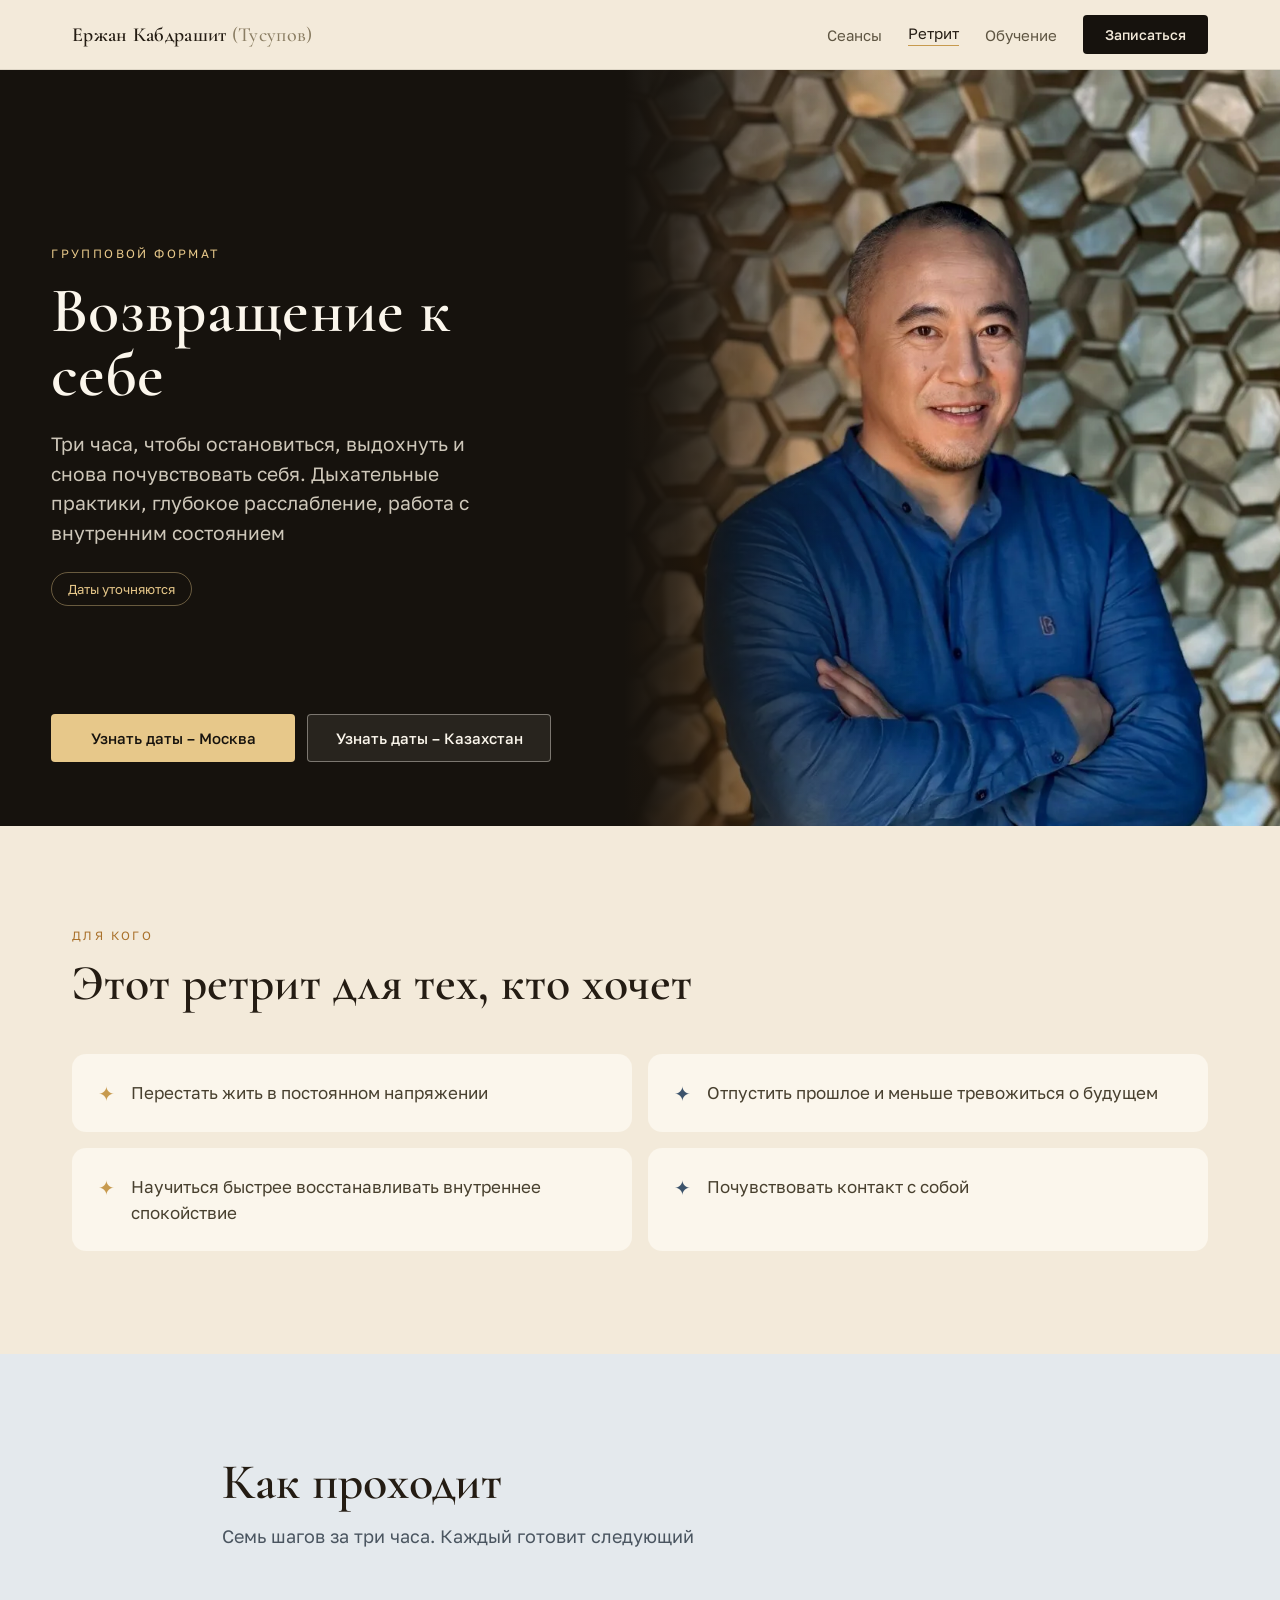
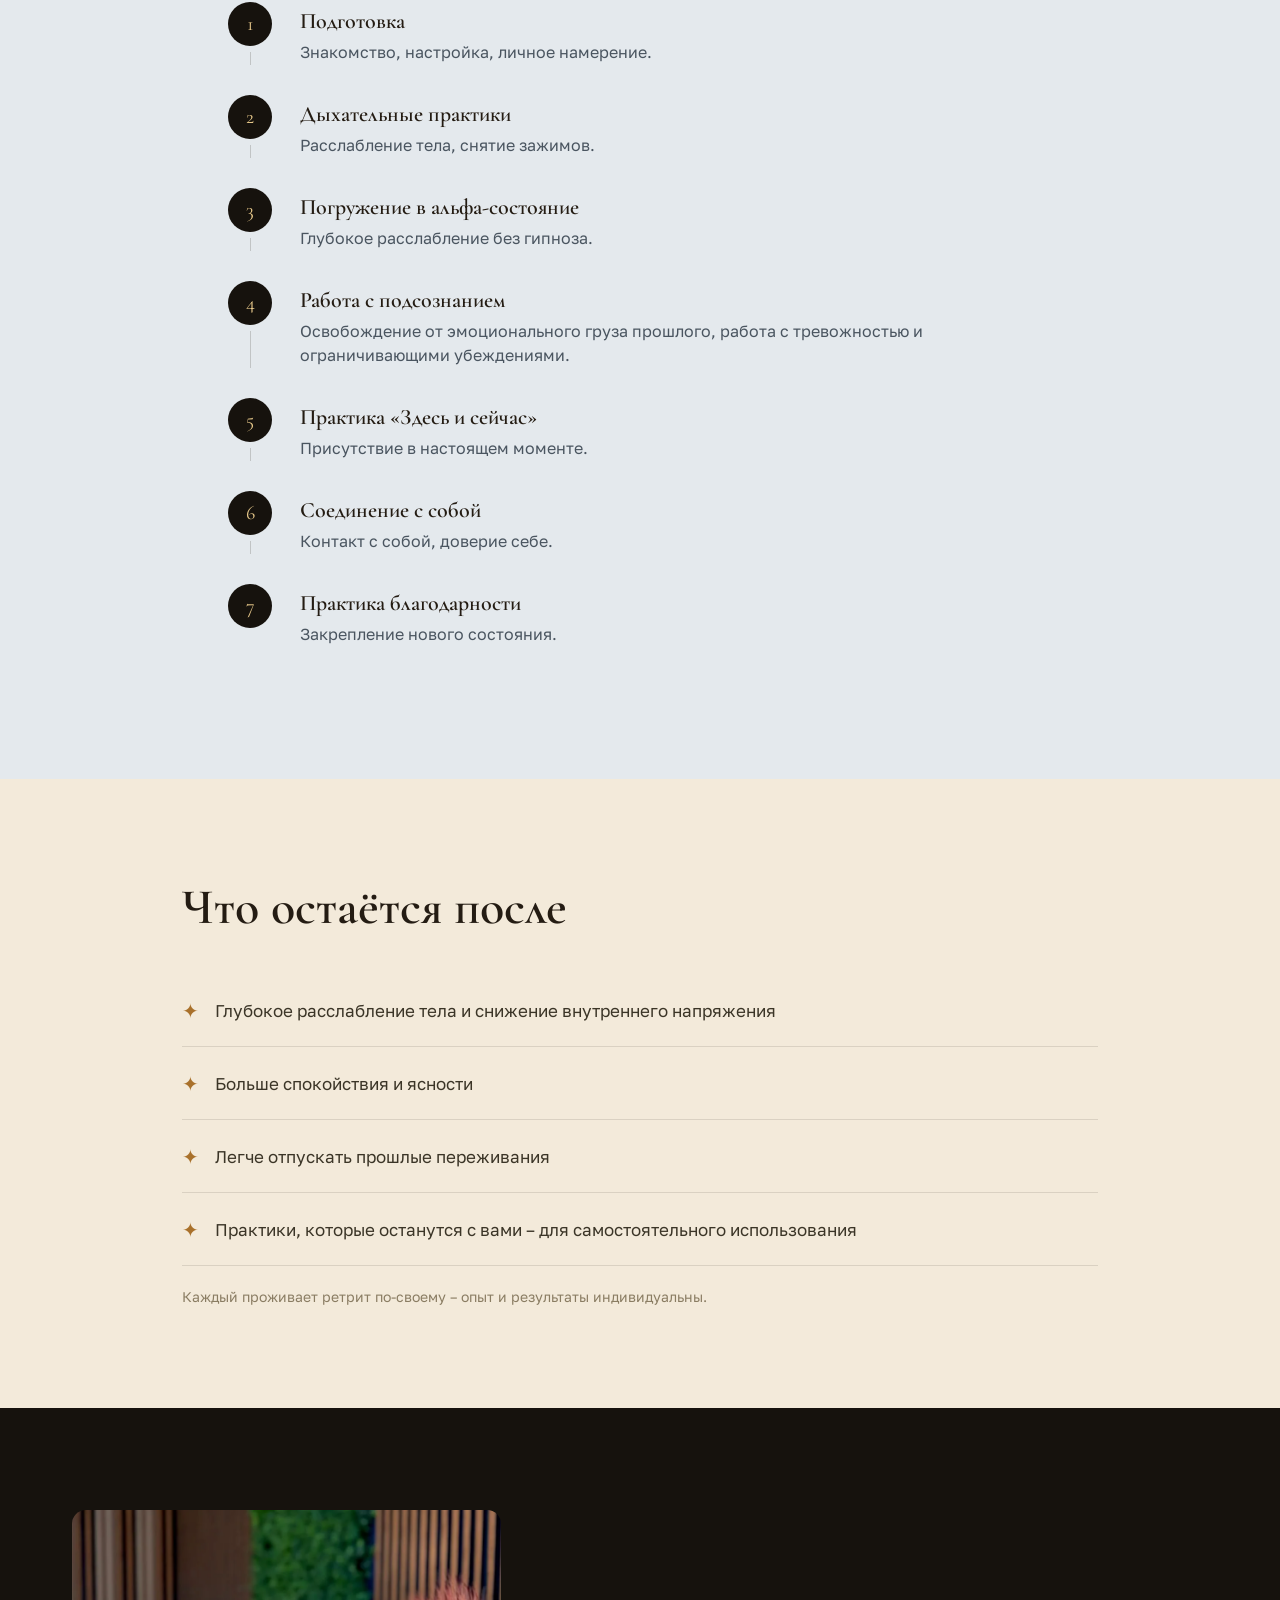
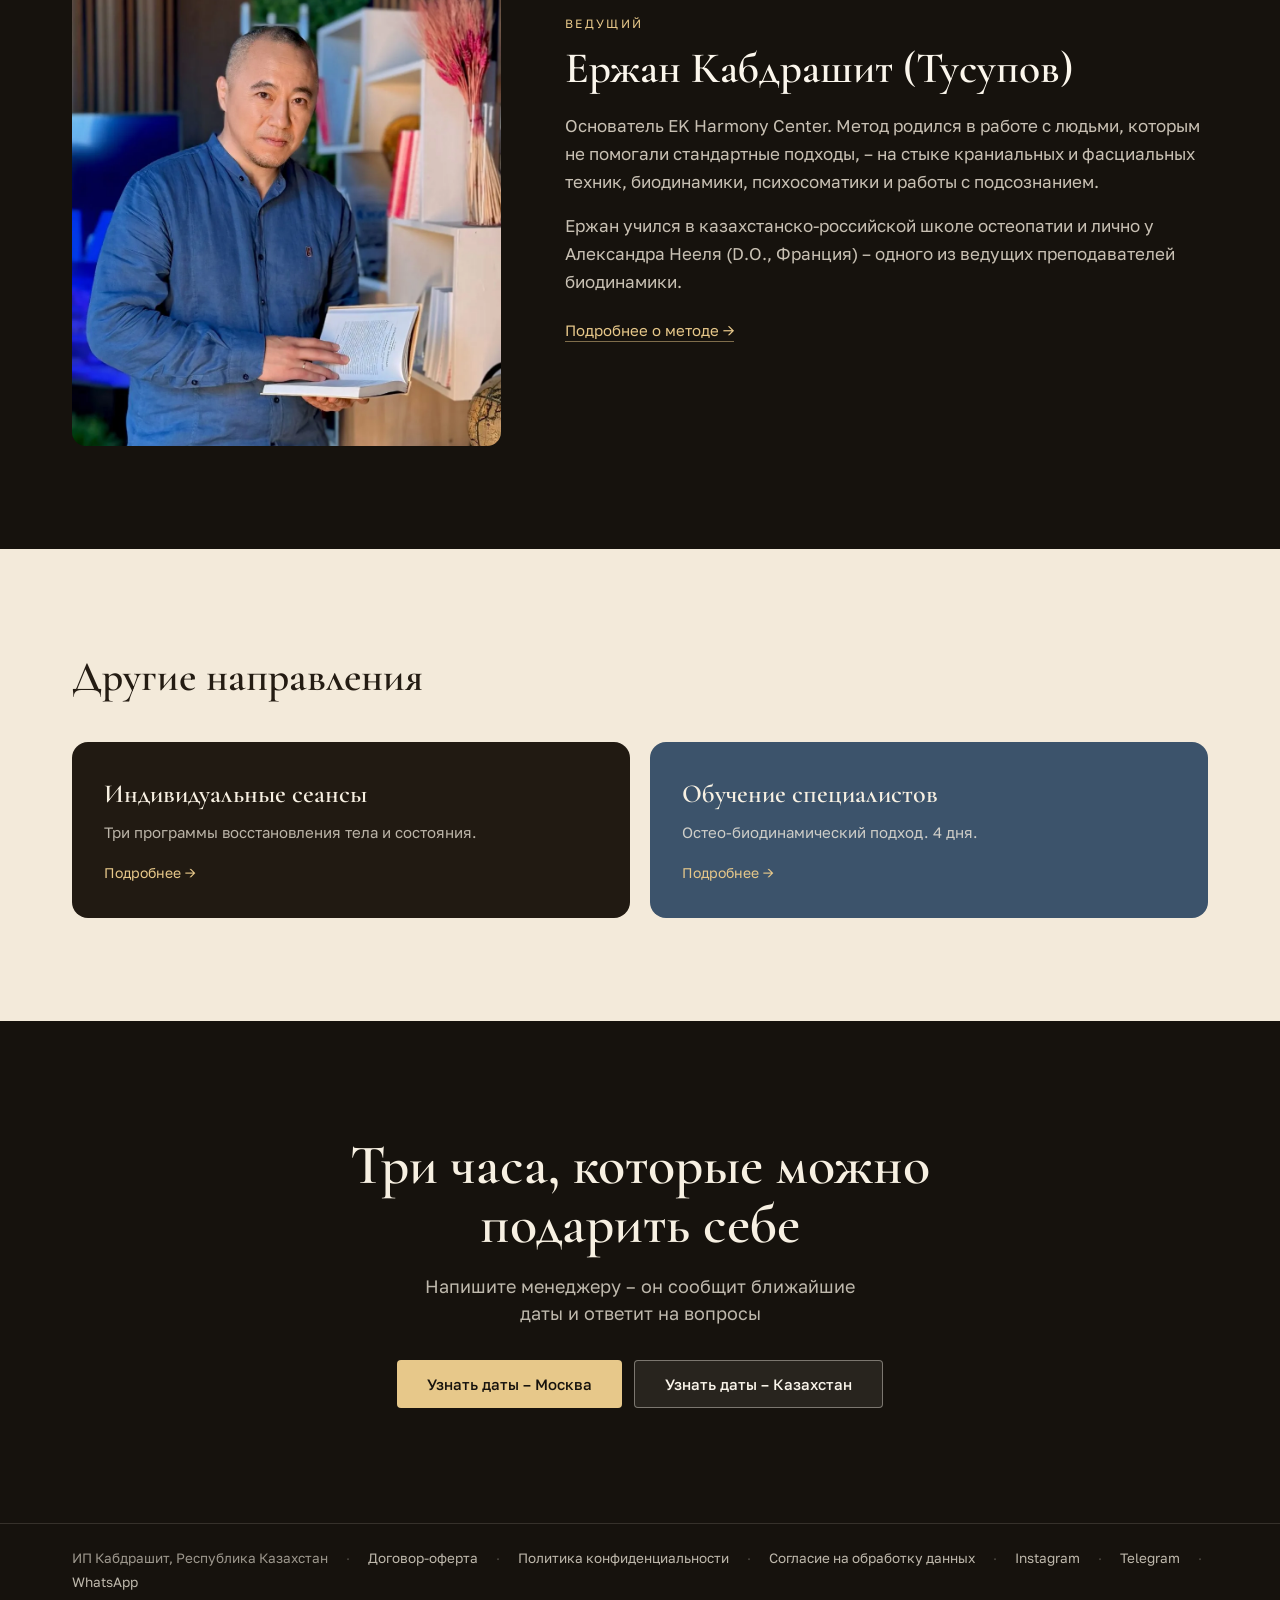
==== commit d031a716: "Редизайн «Ретрита» и «Обучения» по хендоффу — единый визуальный язык на всех 3 страницах Дизайн-хенд" ====
--- a/retreat.html
+++ b/retreat.html
@@ -7,7 +7,7 @@
 <meta name="description" content="Групповой ретрит на 3 часа: дыхательные практики, глубокое расслабление, работа с внутренним состоянием. Семь шагов под руководством Ержана Кабдрашита (Тусупова).">
 <link rel="canonical" href="https://xenaja.github.io/tusupov-method/retreat">
 <meta property="og:type" content="website">
-<meta property="og:title" content="Ретрит «Возвращение к себе»">
+<meta property="og:title" content="Ретрит «Возвращение к себе» – Ержан Кабдрашит (Тусупов)">
 <meta property="og:description" content="Три часа, чтобы остановиться, выдохнуть и снова почувствовать себя. Дыхательные практики, глубокое расслабление, работа с внутренним состоянием.">
 <meta property="og:url" content="https://xenaja.github.io/tusupov-method/retreat">
 <meta property="og:image" content="https://xenaja.github.io/tusupov-method/og-retreat.jpg">
@@ -18,8 +18,8 @@
 <link rel="apple-touch-icon" href="apple-touch-icon.png">
 <link rel="preconnect" href="https://fonts.googleapis.com">
 <link rel="preconnect" href="https://fonts.gstatic.com" crossorigin>
-<link href="https://fonts.googleapis.com/css2?family=Golos+Text:wght@400;500;600&family=Source+Serif+4:opsz,wght@8..60,500;8..60,600&display=swap" rel="stylesheet">
-<link rel="stylesheet" href="styles.css">
+<link href="https://fonts.googleapis.com/css2?family=Golos+Text:wght@400;500;600&family=Cormorant+Garamond:wght@500;600;700&display=swap" rel="stylesheet">
+<link rel="stylesheet" href="site.css">
 <script type="application/ld+json">
 {
   "@context": "https://schema.org",
@@ -33,209 +33,172 @@
 <body>
 <a class="skip-link" href="#main">Перейти к содержимому</a>
 
-<!-- ============ МЕНЮ (общая шапка) ============ -->
-<header class="site-header" id="siteHeader">
+<!-- ===== NAV ===== -->
+<header class="site-header">
   <nav class="nav" aria-label="Основное меню">
-    <a class="nav-brand" href="./">Ержан Кабдрашит (Тусупов)</a>
+    <a href="./" class="nav-brand">Ержан Кабдрашит <span>(Тусупов)</span></a>
     <div class="nav-links">
-      <a href="./">Сеансы</a>
-      <a href="./retreat" class="current">Ретрит</a>
-      <a href="./training">Обучение</a>
-      <a class="btn btn-solid btn-sm" href="#zapis">Узнать даты</a>
+      <a href="./" class="link">Сеансы</a>
+      <a href="./retreat" class="link current">Ретрит</a>
+      <a href="./training" class="link">Обучение</a>
+      <a href="#zapis" class="nav-cta">Записаться</a>
     </div>
     <button class="burger" id="burger" aria-label="Открыть меню" aria-expanded="false" aria-controls="mobileMenu">
-      <svg class="icon-open" width="22" height="22" viewBox="0 0 22 22" aria-hidden="true"><line x1="2" y1="6" x2="20" y2="6" stroke="#ECE4D5" stroke-width="1.6"/><line x1="2" y1="11" x2="20" y2="11" stroke="#ECE4D5" stroke-width="1.6"/><line x1="2" y1="16" x2="20" y2="16" stroke="#ECE4D5" stroke-width="1.6"/></svg>
-      <svg class="icon-close" width="22" height="22" viewBox="0 0 22 22" aria-hidden="true"><line x1="4" y1="4" x2="18" y2="18" stroke="#ECE4D5" stroke-width="1.6"/><line x1="18" y1="4" x2="4" y2="18" stroke="#ECE4D5" stroke-width="1.6"/></svg>
+      <svg class="icon-open" width="20" height="20" viewBox="0 0 20 20" aria-hidden="true"><line x1="2" y1="5" x2="18" y2="5" stroke="#241C13" stroke-width="1.6"/><line x1="2" y1="10" x2="18" y2="10" stroke="#241C13" stroke-width="1.6"/><line x1="2" y1="15" x2="18" y2="15" stroke="#241C13" stroke-width="1.6"/></svg>
+      <svg class="icon-close" width="20" height="20" viewBox="0 0 20 20" aria-hidden="true"><line x1="3" y1="3" x2="17" y2="17" stroke="#241C13" stroke-width="1.6"/><line x1="17" y1="3" x2="3" y2="17" stroke="#241C13" stroke-width="1.6"/></svg>
     </button>
   </nav>
 </header>
 <div class="mobile-menu" id="mobileMenu">
-  <a href="./">Сеансы</a>
-  <a href="./retreat" class="current">Ретрит</a>
-  <a href="./training">Обучение</a>
-  <a class="btn btn-solid" href="#zapis">Узнать даты</a>
+  <a href="./" class="link">Сеансы</a>
+  <a href="./retreat" class="link current">Ретрит</a>
+  <a href="./training" class="link">Обучение</a>
+  <a href="#zapis" class="nav-cta">Записаться</a>
 </div>
 
-<!-- ============ БЛОК 1 · ПЕРВЫЙ ЭКРАН ============ -->
-<header class="hero" id="hero">
-  <div class="hero-media">
+<!-- ===== HERO ===== -->
+<section class="hero compact" id="top">
+  <div class="hero-copy">
+    <div class="hero-center">
+      <span class="hero-badge">Групповой формат</span>
+      <h1 class="hero-h1-lg">Возвращение к себе</h1>
+      <p class="hero-sub">Три часа, чтобы остановиться, выдохнуть и снова почувствовать себя. Дыхательные практики, глубокое расслабление, работа с внутренним состоянием</p>
+      <div class="hero-pill">Даты уточняются</div>
+    </div>
+    <div class="hero-cta" id="zapis">
+      <a class="btn btn-gold" data-tg="retreat_hero_msk" href="#" target="_blank" rel="noopener">Узнать даты – Москва</a>
+      <a class="btn btn-outline-dark" data-wa="Здравствуйте! Подскажите даты ретрита «Возвращение к себе»" href="#" target="_blank" rel="noopener">Узнать даты – Казахстан</a>
+    </div>
+  </div>
+  <div class="hero-photo">
     <picture>
-      <source srcset="photos/hero/retreat.webp" type="image/webp">
-      <img src="photos/hero/retreat.jpg" alt="Групповой ретрит «Возвращение к себе»" loading="eager" fetchpriority="high">
+      <source srcset="photos/video-poster-2.webp" type="image/webp">
+      <img src="photos/video-poster-2.jpg" alt="Ержан Кабдрашит (Тусупов)" loading="eager" fetchpriority="high" style="object-position:52% 14%;transform:scale(1.18);transform-origin:55% 18%;">
     </picture>
   </div>
-  <div class="hero-veil" aria-hidden="true"></div>
-  <div class="hero-body">
-    <div class="hero-kicker">Групповой формат</div>
-    <!-- ⚠ Даты ретрита – ждём от заказчика. Пока в бейдже «Даты уточняются», кнопка ведёт к менеджерам. -->
-    <span class="hero-badge">Даты уточняются</span>
-    <h1 class="h1-mid">Возвращение к себе</h1>
-    <p class="hero-sub">Три часа, чтобы остановиться, выдохнуть и снова почувствовать себя. Дыхательные практики, глубокое расслабление, работа с внутренним состоянием</p>
-    <!-- ⚠ Уточнить: ретрит проходит в обоих городах или в одном? Если в одном – оставить одну кнопку. -->
-    <div class="hero-cta cta-row" id="zapis">
-      <a class="btn btn-solid" data-tg="retreat_hero_msk" href="#" target="_blank" rel="noopener">Узнать даты – Москва</a>
-      <a class="btn btn-ghost" data-wa="Здравствуйте! Подскажите даты ретрита «Возвращение к себе»" href="#" target="_blank" rel="noopener">Узнать даты – Казахстан</a>
-    </div>
-  </div>
-</header>
+</section>
 
 <main id="main">
 
-<!-- ============ БЛОК 2 · ДЛЯ КОГО ============ -->
+<!-- ===== ДЛЯ КОГО ===== -->
 <section class="section">
-  <div class="wrap reveal" style="max-width:820px;">
-    <h2>Этот ретрит для тех, кто хочет</h2>
-    <div class="checks">
-      <div class="check">
-        <svg width="21" height="21" viewBox="0 0 24 24" fill="none" aria-hidden="true"><path d="M20 6L9 17l-5-5" stroke="#C1A268" stroke-width="1.6" stroke-linecap="round" stroke-linejoin="round"/></svg>
-        <div>Перестать жить в постоянном напряжении</div>
-      </div>
-      <div class="check">
-        <svg width="21" height="21" viewBox="0 0 24 24" fill="none" aria-hidden="true"><path d="M20 6L9 17l-5-5" stroke="#C1A268" stroke-width="1.6" stroke-linecap="round" stroke-linejoin="round"/></svg>
-        <div>Отпустить прошлое и меньше тревожиться о будущем</div>
-      </div>
-      <div class="check">
-        <svg width="21" height="21" viewBox="0 0 24 24" fill="none" aria-hidden="true"><path d="M20 6L9 17l-5-5" stroke="#C1A268" stroke-width="1.6" stroke-linecap="round" stroke-linejoin="round"/></svg>
-        <div>Научиться быстрее восстанавливать внутреннее спокойствие</div>
-      </div>
-      <div class="check">
-        <svg width="21" height="21" viewBox="0 0 24 24" fill="none" aria-hidden="true"><path d="M20 6L9 17l-5-5" stroke="#C1A268" stroke-width="1.6" stroke-linecap="round" stroke-linejoin="round"/></svg>
-        <div>Почувствовать контакт с собой</div>
-      </div>
-    </div>
-  </div>
-</section>
-
-<!-- ============ БЛОК 3 · КАК ПРОХОДИТ – ПРОГРАММА ============ -->
-<!-- Механика: вертикальный таймлайн с прорисовкой линии при скролле – перенесена сюда со страницы «Сеансы» -->
-<section class="section section-tint" id="programma">
-  <div class="wrap reveal" style="max-width:820px;">
-    <h2>Как проходит – программа</h2>
-    <p class="lead">Семь шагов за три часа. Каждый готовит следующий</p>
-    <div class="tl">
-      <div class="tl-rail" aria-hidden="true"></div>
-      <div class="tl-fill" id="tlFill" aria-hidden="true"></div>
-      <div class="tl-day" data-day="0">
-        <div class="tl-marker" aria-hidden="true">1</div>
-        <div class="tl-title">Подготовка</div>
-        <div class="tl-text">Знакомство, настройка, личное намерение.</div>
-      </div>
-      <div class="tl-day" data-day="1">
-        <div class="tl-marker" aria-hidden="true">2</div>
-        <div class="tl-title">Дыхательные практики</div>
-        <div class="tl-text">Расслабление тела, снятие зажимов.</div>
-      </div>
-      <div class="tl-day" data-day="2">
-        <div class="tl-marker" aria-hidden="true">3</div>
-        <div class="tl-title">Погружение в альфа-состояние</div>
-        <div class="tl-text">Глубокое расслабление без гипноза.</div>
-      </div>
-      <div class="tl-day" data-day="3">
-        <div class="tl-marker" aria-hidden="true">4</div>
-        <div class="tl-title">Работа с подсознанием</div>
-        <div class="tl-text">Освобождение от эмоционального груза прошлого, работа с тревожностью и ограничивающими убеждениями.</div>
-      </div>
-      <div class="tl-day" data-day="4">
-        <div class="tl-marker" aria-hidden="true">5</div>
-        <div class="tl-title">Практика «Здесь и сейчас»</div>
-        <div class="tl-text">Присутствие в настоящем моменте.</div>
-      </div>
-      <div class="tl-day" data-day="5">
-        <div class="tl-marker" aria-hidden="true">6</div>
-        <div class="tl-title">Соединение с собой</div>
-        <div class="tl-text">Контакт с собой, доверие себе.</div>
-      </div>
-      <div class="tl-day" data-day="6">
-        <div class="tl-marker" aria-hidden="true">7</div>
-        <div class="tl-title">Практика благодарности</div>
-        <div class="tl-text">Закрепление нового состояния.</div>
-      </div>
-    </div>
-  </div>
-</section>
-
-<!-- ============ БЛОК 4 · ЧТО ОСТАЁТСЯ ПОСЛЕ ============ -->
+  <div class="eyebrow">Для кого</div>
+  <h2 style="font-size:clamp(30px,4vw,50px);line-height:1.06;margin-bottom:clamp(28px,4vw,44px);max-width:640px;">Этот ретрит для тех, кто хочет</h2>
+  <div class="tiles-2">
+    <div class="tile"><span class="mark" style="color:#C79A4E;">✦</span><div class="tile-text">Перестать жить в постоянном напряжении</div></div>
+    <div class="tile"><span class="mark" style="color:#3C536B;">✦</span><div class="tile-text">Отпустить прошлое и меньше тревожиться о будущем</div></div>
+    <div class="tile"><span class="mark" style="color:#C79A4E;">✦</span><div class="tile-text">Научиться быстрее восстанавливать внутреннее спокойствие</div></div>
+    <div class="tile"><span class="mark" style="color:#3C536B;">✦</span><div class="tile-text">Почувствовать контакт с собой</div></div>
+  </div>
+</section>
+
+<!-- ===== КАК ПРОХОДИТ – ТАЙМЛАЙН ===== -->
+<section class="bg-coolgrey">
+  <div class="section-tight" style="max-width:900px;margin:0 auto;padding-left:var(--pad);padding-right:var(--pad);">
+    <h2 style="font-size:clamp(30px,4vw,50px);line-height:1.06;margin-bottom:14px;">Как проходит</h2>
+    <p class="lead" style="color:#4a5560;">Семь шагов за три часа. Каждый готовит следующий</p>
+    <div class="steps">
+
+      <div class="step-row">
+        <div class="step-marker-col"><div class="step-circle">1</div><div class="step-line"></div></div>
+        <div class="step-body"><div class="step-title">Подготовка</div><div class="step-text">Знакомство, настройка, личное намерение.</div></div>
+      </div>
+      <div class="step-row">
+        <div class="step-marker-col"><div class="step-circle">2</div><div class="step-line"></div></div>
+        <div class="step-body"><div class="step-title">Дыхательные практики</div><div class="step-text">Расслабление тела, снятие зажимов.</div></div>
+      </div>
+      <div class="step-row">
+        <div class="step-marker-col"><div class="step-circle">3</div><div class="step-line"></div></div>
+        <div class="step-body"><div class="step-title">Погружение в альфа-состояние</div><div class="step-text">Глубокое расслабление без гипноза.</div></div>
+      </div>
+      <div class="step-row">
+        <div class="step-marker-col"><div class="step-circle">4</div><div class="step-line"></div></div>
+        <div class="step-body"><div class="step-title">Работа с подсознанием</div><div class="step-text">Освобождение от эмоционального груза прошлого, работа с тревожностью и ограничивающими убеждениями.</div></div>
+      </div>
+      <div class="step-row">
+        <div class="step-marker-col"><div class="step-circle">5</div><div class="step-line"></div></div>
+        <div class="step-body"><div class="step-title">Практика «Здесь и сейчас»</div><div class="step-text">Присутствие в настоящем моменте.</div></div>
+      </div>
+      <div class="step-row">
+        <div class="step-marker-col"><div class="step-circle">6</div><div class="step-line"></div></div>
+        <div class="step-body"><div class="step-title">Соединение с собой</div><div class="step-text">Контакт с собой, доверие себе.</div></div>
+      </div>
+      <div class="step-row">
+        <div class="step-marker-col"><div class="step-circle">7</div></div>
+        <div class="step-body"><div class="step-title">Практика благодарности</div><div class="step-text">Закрепление нового состояния.</div></div>
+      </div>
+
+    </div>
+  </div>
+</section>
+
+<!-- ===== ЧТО ОСТАЁТСЯ ПОСЛЕ ===== -->
+<section class="section-narrow">
+  <h2 style="font-size:clamp(30px,4vw,50px);line-height:1.06;margin-bottom:clamp(28px,4vw,44px);">Что остаётся после</h2>
+  <div class="gains-list">
+    <div class="gain-row"><span class="gain-num">✦</span><div class="gain-text">Глубокое расслабление тела и снижение внутреннего напряжения</div></div>
+    <div class="gain-row"><span class="gain-num">✦</span><div class="gain-text">Больше спокойствия и ясности</div></div>
+    <div class="gain-row"><span class="gain-num">✦</span><div class="gain-text">Легче отпускать прошлые переживания</div></div>
+    <div class="gain-row"><span class="gain-num">✦</span><div class="gain-text">Практики, которые останутся с вами – для самостоятельного использования</div></div>
+  </div>
+  <p class="note-line">Каждый проживает ретрит по-своему – опыт и результаты индивидуальны.</p>
+</section>
+
+<!-- ===== ВЕДУЩИЙ ===== -->
+<section class="bg-black">
+  <div class="section-tight" style="max-width:var(--container);margin:0 auto;padding-left:var(--pad);padding-right:var(--pad);">
+    <div class="leader-grid">
+      <picture>
+        <source srcset="photos/about-founder.webp" type="image/webp">
+        <img class="leader-photo" src="photos/about-founder.jpg" alt="Ержан Кабдрашит (Тусупов)" loading="lazy" decoding="async" style="object-position:50% 16%;">
+      </picture>
+      <div class="leader-text">
+        <div class="eyebrow on-dark">Ведущий</div>
+        <h2 style="font-size:clamp(28px,3.4vw,44px);line-height:1.08;margin-bottom:20px;color:var(--cream);">Ержан Кабдрашит (Тусупов)</h2>
+        <p>Основатель EK Harmony Center. Метод родился в работе с людьми, которым не помогали стандартные подходы, – на стыке краниальных и фасциальных техник, биодинамики, психосоматики и работы с подсознанием.</p>
+        <p>Ержан учился в казахстанско-российской школе остеопатии и лично у Александра Нееля (D.O., Франция) – одного из ведущих преподавателей биодинамики.</p>
+        <a class="leader-more" href="./">Подробнее о методе →</a>
+      </div>
+    </div>
+  </div>
+</section>
+
+<!-- ===== ДРУГИЕ НАПРАВЛЕНИЯ ===== -->
 <section class="section">
-  <div class="wrap reveal" style="max-width:820px;">
-    <h2>Что остаётся после</h2>
-    <div class="gains">
-      <div class="gain">
-        <svg width="21" height="21" viewBox="0 0 24 24" fill="none" aria-hidden="true"><path d="M20 6L9 17l-5-5" stroke="#C1A268" stroke-width="1.6" stroke-linecap="round" stroke-linejoin="round"/></svg>
-        <div>Глубокое расслабление тела и снижение внутреннего напряжения</div>
-      </div>
-      <div class="gain">
-        <svg width="21" height="21" viewBox="0 0 24 24" fill="none" aria-hidden="true"><path d="M20 6L9 17l-5-5" stroke="#C1A268" stroke-width="1.6" stroke-linecap="round" stroke-linejoin="round"/></svg>
-        <div>Больше спокойствия и ясности</div>
-      </div>
-      <div class="gain">
-        <svg width="21" height="21" viewBox="0 0 24 24" fill="none" aria-hidden="true"><path d="M20 6L9 17l-5-5" stroke="#C1A268" stroke-width="1.6" stroke-linecap="round" stroke-linejoin="round"/></svg>
-        <div>Легче отпускать прошлые переживания</div>
-      </div>
-      <div class="gain">
-        <svg width="21" height="21" viewBox="0 0 24 24" fill="none" aria-hidden="true"><path d="M20 6L9 17l-5-5" stroke="#C1A268" stroke-width="1.6" stroke-linecap="round" stroke-linejoin="round"/></svg>
-        <div>Практики, которые останутся с вами – для самостоятельного использования</div>
-      </div>
-    </div>
-    <p class="gains-note">Каждый проживает ретрит по-своему – опыт и результаты индивидуальны.</p>
-  </div>
-</section>
-
-<!-- ============ БЛОК 5 · ВЕДУЩИЙ ============ -->
-<section class="section section-tint">
-  <div class="wrap reveal">
-    <div class="about-grid">
-      <div class="about-photo">
-        <picture>
-          <source srcset="photos/portrait.webp" type="image/webp">
-          <img src="photos/portrait.jpg" alt="Ержан Кабдрашит (Тусупов) – портрет" loading="lazy" decoding="async" width="941" height="1672">
-        </picture>
-      </div>
-      <div class="about">
-        <h2>Ведущий</h2>
-        <p>Этот метод не из учебников, он родился в работе с людьми, которым не помогали стандартные подходы.</p>
-        <p>В основе – школы, которые обычно не встречаются в одних руках: краниальные и фасциальные техники, работа с внутренними органами, биодинамика, психосоматика и подсознание. Ержан учился в казахстанско-российской школе остеопатии и лично у Александра Нееля (D.O., Франция) – одного из ведущих преподавателей биодинамики.</p>
-        <a class="about-more" href="./#metod">Подробнее о методе</a>
-      </div>
-    </div>
-  </div>
-</section>
-
-<!-- ============ БЛОК 6 · ДРУГИЕ НАПРАВЛЕНИЯ ============ -->
-<section class="section">
-  <div class="wrap reveal">
-    <h2 class="h2-caps">Другие направления</h2>
-    <div class="other-grid">
-      <a class="other-card" href="./">
-        <h3>Индивидуальные сеансы</h3>
-        <p>Три программы восстановления тела и состояния.</p>
-        <span class="more">Подробнее →</span>
-      </a>
-      <a class="other-card" href="./training">
-        <h3>Обучение специалистов</h3>
-        <p>Остео-биодинамический подход. 4 дня.</p>
-        <span class="more">Подробнее →</span>
-      </a>
-    </div>
-  </div>
-</section>
-
-<!-- ============ БЛОК 7 · ФИНАЛЬНЫЙ ЭКРАН ============ -->
-<section class="final">
-  <div class="final-in reveal">
+  <h2 style="font-size:clamp(28px,3.6vw,42px);margin-bottom:clamp(28px,4vw,40px);">Другие направления</h2>
+  <div class="other-grid">
+    <a class="other-card darkcard" href="./">
+      <h3>Индивидуальные сеансы</h3>
+      <p>Три программы восстановления тела и состояния.</p>
+      <span class="more">Подробнее →</span>
+    </a>
+    <a class="other-card blue" href="./training">
+      <h3>Обучение специалистов</h3>
+      <p>Остео-биодинамический подход. 4 дня.</p>
+      <span class="more">Подробнее →</span>
+    </a>
+  </div>
+</section>
+
+<!-- ===== ФИНАЛ + ФУТЕР ===== -->
+<section class="bg-black">
+  <div class="final-wrap">
     <h2>Три часа, которые можно подарить себе</h2>
     <p>Напишите менеджеру – он сообщит ближайшие даты и ответит на вопросы</p>
-    <div class="cta-row">
-      <a class="btn btn-solid" data-tg="retreat_final_msk" href="#" target="_blank" rel="noopener">Узнать даты – Москва</a>
-      <a class="btn btn-ghost" data-wa="Здравствуйте! Подскажите даты ретрита «Возвращение к себе»" href="#" target="_blank" rel="noopener">Узнать даты – Казахстан</a>
+    <div class="final-cta">
+      <a class="btn btn-gold" data-tg="retreat_final_msk" href="#" target="_blank" rel="noopener">Узнать даты – Москва</a>
+      <a class="btn btn-outline-dark" data-wa="Здравствуйте! Подскажите даты ретрита «Возвращение к себе»" href="#" target="_blank" rel="noopener">Узнать даты – Казахстан</a>
     </div>
   </div>
   <footer>
-    <div class="wrap footer-in">
+    <div class="footer-in">
       <span>ИП Кабдрашит, Республика Казахстан</span>
       <span class="dot">·</span><a href="./oferta">Договор-оферта</a>
       <span class="dot">·</span><a href="./privacy">Политика конфиденциальности</a>
       <span class="dot">·</span><a href="./consent">Согласие на обработку данных</a>
+      <!-- Instagram: заменить # на ссылку аккаунта -->
       <span class="dot">·</span><a href="#" target="_blank" rel="noopener">Instagram</a>
+      <!-- Telegram: PLACEHOLDER_BOT заменить на username бота (см. site.js) -->
       <span class="dot">·</span><a data-tg="retreat_footer" href="#" target="_blank" rel="noopener">Telegram</a>
       <span class="dot">·</span><a data-wa="Здравствуйте!" href="#" target="_blank" rel="noopener">WhatsApp</a>
     </div>
@@ -244,10 +207,6 @@
 
 </main>
 
-<a class="sticky-cta" id="stickyCta" href="#zapis">Узнать даты</a>
-
-<div class="grain" aria-hidden="true"></div>
-
-<script src="app.js"></script>
+<script src="site.js"></script>
 </body>
 </html>
--- a/site.css
+++ b/site.css
@@ -0,0 +1,287 @@
+:root{
+  --paper:#F3EADA;
+  --warm:#EADFC9;
+  --card-warm:#F7F0E2;
+  --coolgrey:#E4E9ED;
+  --ink:#241C13;
+  --ink-black:#16120D;
+  --card-dark:#211A12;
+  --text-body:#48402F;
+  --text-muted:#6d6146;
+  --text-soft:#5f5643;
+  --text-faint:#8a7d63;
+  --gold:#C79A4E;
+  --gold-light:#E7C88A;
+  --gold-deep:#A9712B;
+  --denim:#3C536B;
+  --card-blue:#33475C;
+  --cream:#FBF6EC;
+  --oncream:#F7F0E2;
+  --line:rgba(36,28,19,0.10);
+  --font-display:'Cormorant Garamond',Georgia,serif;
+  --font-body:'Golos Text',system-ui,-apple-system,sans-serif;
+  --container:1200px;
+  --pad:32px;
+}
+*{box-sizing:border-box}
+html{scroll-behavior:smooth}
+body{margin:0;background:var(--paper);color:var(--ink);font-family:var(--font-body);-webkit-font-smoothing:antialiased;overflow-x:hidden}
+a{color:inherit;text-decoration:none}
+img{max-width:100%;display:block}
+::selection{background:var(--ink-black);color:var(--paper)}
+:focus-visible{outline:2px solid var(--gold-deep);outline-offset:3px}
+.skip-link{position:absolute;left:-9999px;top:0;z-index:200;background:var(--gold-light);color:var(--ink-black);padding:12px 20px;font-size:15px}
+.skip-link:focus{left:0}
+.wrap{max-width:var(--container);margin:0 auto;padding-left:var(--pad);padding-right:var(--pad)}
+h1,h2,h3{font-family:var(--font-display);font-weight:600;margin:0}
+
+.btn{display:inline-flex;align-items:center;justify-content:center;min-height:48px;font-size:15px;font-weight:500;border-radius:4px;padding:14px 26px;transition:filter .25s,background .25s,transform .25s;cursor:pointer;touch-action:manipulation}
+.btn:hover{filter:brightness(1.07)}
+.btn-gold{color:var(--ink-black);background:var(--gold-light)}
+.btn-outline-dark{color:var(--cream);background:rgba(251,246,236,0.08);border:1.5px solid rgba(251,246,236,0.4)}
+.btn-outline-dark:hover{background:rgba(251,246,236,0.14)}
+
+/* ---------- Nav ---------- */
+.site-header{position:sticky;top:0;z-index:50;background:rgba(243,234,218,0.9);-webkit-backdrop-filter:blur(10px);backdrop-filter:blur(10px);border-bottom:1px solid var(--line)}
+.nav{max-width:var(--container);margin:0 auto;padding:15px var(--pad);display:flex;align-items:center;justify-content:space-between;gap:24px}
+.nav-brand{font-family:var(--font-display);font-weight:600;font-size:20px;letter-spacing:.3px;white-space:nowrap}
+.nav-brand span{color:var(--text-faint);font-weight:500}
+.nav-links{display:flex;align-items:center;gap:26px}
+.nav-links a.link{font-size:15px;color:var(--text-soft)}
+.nav-links a.link:hover{color:var(--ink)}
+.nav-links a.link.current{color:var(--ink);border-bottom:1.5px solid var(--gold);padding-bottom:3px}
+.nav-cta{font-size:14px;font-weight:500;color:var(--paper);background:var(--ink-black);padding:11px 22px;border-radius:4px}
+.nav-cta:hover{filter:brightness(1.3)}
+.burger{display:none;align-items:center;justify-content:center;width:44px;height:44px;background:none;border:1px solid var(--line);border-radius:4px;cursor:pointer;touch-action:manipulation}
+.burger .icon-close{display:none}
+.mobile-menu{position:fixed;inset:0;z-index:60;background:var(--paper);display:none;flex-direction:column;justify-content:center;align-items:center;gap:10px;padding:80px 32px 40px;text-align:center}
+.mobile-menu a.link{font-family:var(--font-display);font-size:clamp(24px,7vw,32px);font-weight:600;color:var(--ink);padding:12px 0}
+.mobile-menu a.link.current{color:var(--gold-deep)}
+.mobile-menu .nav-cta{margin-top:22px}
+body.menu-open .mobile-menu{display:flex}
+body.menu-open{overflow:hidden}
+@media (max-width:760px){.nav-links{display:none}.burger{display:flex}}
+
+/* ---------- Hero (общий грид-паттерн) ---------- */
+.hero{display:grid;grid-template-columns:1fr 1.05fr;align-items:stretch;background:var(--ink-black);min-height:min(88vh,800px)}
+.hero.compact{min-height:min(84vh,760px)}
+.hero-copy{display:flex;flex-direction:column;padding:clamp(40px,5vw,72px) clamp(28px,4vw,64px)}
+.hero-center{margin:auto 0}
+.hero-badge{display:inline-block;font-size:12px;letter-spacing:2.4px;text-transform:uppercase;color:var(--gold-light);margin-bottom:18px}
+.hero h1{font-size:clamp(40px,4.6vw,74px);line-height:1;color:var(--cream);letter-spacing:.3px;max-width:19ch}
+.hero h1.hero-h1-lg{font-size:clamp(42px,5vw,80px)}
+.hero h1.hero-h1-md{font-size:clamp(34px,4vw,62px);line-height:1.04;max-width:16ch}
+.hero-sub{font-size:clamp(16px,1.5vw,20px);line-height:1.55;color:rgba(239,231,216,.85);max-width:470px;margin:22px 0 0}
+.hero-pill{display:inline-block;white-space:nowrap;line-height:1.4;font-size:13px;color:var(--gold-light);border:1px solid rgba(231,200,138,0.4);border-radius:999px;padding:7px 16px;margin-top:24px}
+.hero-cta{display:flex;flex-wrap:wrap;gap:12px;max-width:500px}
+.hero-cta .btn{flex:1 1 210px;text-align:center;white-space:nowrap}
+.hero-cta.single .btn{flex:1 1 260px}
+.hero-photo{position:relative;min-height:380px;overflow:hidden}
+.hero-photo img{position:absolute;inset:0;width:100%;height:100%;object-fit:cover}
+.hero-photo::after{content:"";position:absolute;inset:0;background:linear-gradient(90deg,#16120D 0%,rgba(22,18,13,.85) 8%,rgba(22,18,13,.3) 26%,rgba(22,18,13,0) 46%)}
+@media (max-width:860px){
+  .hero{grid-template-columns:1fr;min-height:auto}
+  .hero-photo{min-height:320px}
+  .hero-copy{padding-bottom:36px}
+}
+
+/* ---------- Counters ---------- */
+.counters{background:var(--ink-black);color:var(--oncream)}
+.counters-in{max-width:var(--container);margin:0 auto;padding:clamp(34px,4vw,52px) var(--pad);display:flex;flex-wrap:wrap;align-items:center;justify-content:space-around;gap:28px}
+.counter-item{text-align:center}
+.counter-num{font-family:var(--font-display);font-weight:600;font-size:clamp(38px,5vw,56px);color:var(--gold-light);line-height:1}
+.counter-cap{font-size:14px;color:rgba(247,240,226,.7);margin-top:8px}
+.counter-sep{width:1px;height:44px;background:rgba(247,240,226,.18)}
+
+/* ---------- Sections ---------- */
+.section{max-width:var(--container);margin:0 auto;padding:clamp(64px,8vw,120px) var(--pad)}
+.section-tight{padding-top:clamp(64px,8vw,110px);padding-bottom:clamp(64px,8vw,110px)}
+.bg-warm{background:var(--warm)}
+.bg-coolgrey{background:var(--coolgrey)}
+.bg-black{background:var(--ink-black);color:var(--oncream)}
+.eyebrow{font-size:12px;letter-spacing:2.4px;text-transform:uppercase;color:var(--gold-deep);margin-bottom:14px}
+.eyebrow.on-dark{color:var(--gold-light)}
+
+/* ---------- About / split media+text ---------- */
+.about-grid{display:grid;grid-template-columns:1.15fr .85fr;gap:clamp(32px,5vw,64px);align-items:stretch}
+.about-text{display:flex;flex-direction:column;justify-content:center}
+.about-text p{font-size:18px;line-height:1.65;color:var(--text-body);margin:0 0 18px}
+.about-quote{font-family:var(--font-display);font-style:italic;font-size:20px;color:var(--gold-deep);border-left:2px solid var(--gold);padding-left:18px;margin:26px 0 0}
+.about-photo{width:100%;height:100%;min-height:440px;object-fit:cover;object-position:50% 20%;border-radius:14px;box-shadow:0 26px 54px -30px rgba(36,28,19,.5)}
+@media (max-width:860px){.about-grid{grid-template-columns:1fr}.about-photo{min-height:320px}}
+
+.video-box{margin-top:clamp(40px,5vw,64px);border-radius:14px;overflow:hidden;aspect-ratio:16/9;background:var(--ink-black);display:flex;justify-content:center}
+.video-box video{display:block;width:100%;height:100%;object-fit:cover}
+
+.lane{display:flex;gap:16px;overflow-x:auto;padding-bottom:12px;margin-top:clamp(44px,6vw,72px)}
+.lane::-webkit-scrollbar{height:6px}
+.lane::-webkit-scrollbar-thumb{background:rgba(36,28,19,.2);border-radius:999px}
+.cert{flex:0 0 auto;width:190px;cursor:pointer;background:none;border:none;padding:0;text-align:left;font-family:inherit;touch-action:manipulation}
+.cert-img{aspect-ratio:3/4;background:var(--cream);border:1px solid rgba(36,28,19,.14);border-radius:10px;overflow:hidden;transition:border-color .25s}
+.cert:hover .cert-img{border-color:var(--gold)}
+.cert-img img{width:100%;height:100%;object-fit:cover;object-position:center top}
+.cert-name{font-size:12.5px;color:var(--text-muted);line-height:1.4;margin-top:10px;min-height:48px}
+.cert-note{font-size:13.5px;color:var(--text-faint);line-height:1.5;margin:16px 0 0;max-width:640px}
+
+/* ---------- Lead / lists ---------- */
+.lead{font-size:18px;line-height:1.55;color:var(--text-muted);max-width:620px;margin:0 0 clamp(32px,4vw,52px)}
+.lead.on-dark{color:rgba(247,240,226,.72)}
+
+/* ---------- Pain / tile cards (3-col, warm) ---------- */
+.pains-grid{display:grid;grid-template-columns:repeat(3,1fr);gap:20px}
+.pain-card{background:var(--card-warm);border-radius:14px;padding:30px 26px}
+.pain-num{font-family:var(--font-display);font-size:30px;line-height:1;margin-bottom:16px}
+.pain-title{font-family:var(--font-display);font-weight:600;font-size:22px;margin-bottom:10px}
+.pain-text{font-size:15px;line-height:1.55;color:var(--text-muted)}
+@media (max-width:860px){.pains-grid{grid-template-columns:1fr}}
+
+/* ---------- Tiles (2-col, "для кого") ---------- */
+.tiles-2{display:grid;grid-template-columns:repeat(2,1fr);gap:16px}
+.tile{display:flex;gap:16px;align-items:flex-start;background:var(--cream);border-radius:14px;padding:26px}
+.tile .mark{font-size:20px;line-height:1.3}
+.tile-text{font-size:17px;line-height:1.5;color:var(--text-body)}
+@media (max-width:640px){.tiles-2{grid-template-columns:1fr}}
+
+/* ---------- Why (circles) ---------- */
+.why-grid{display:grid;grid-template-columns:1.1fr .9fr;gap:clamp(32px,5vw,72px);align-items:center}
+.why-grid p{font-size:18px;line-height:1.65;color:var(--text-body);margin:0 0 18px}
+.why-grid p:last-child{margin-bottom:0}
+.why-svg{display:flex;justify-content:center}
+@media (max-width:860px){.why-grid{grid-template-columns:1fr}}
+
+/* ---------- Programs (3 colored cards) ---------- */
+.progs-grid{display:grid;grid-template-columns:repeat(3,1fr);gap:20px;align-items:start}
+.prog{border-radius:16px;padding:30px 26px;position:relative}
+.prog-badge{display:inline-block;font-size:10.5px;letter-spacing:1px;text-transform:uppercase;color:var(--ink-black);background:var(--gold-light);padding:5px 11px;border-radius:999px;margin-bottom:14px}
+.prog-title{font-family:var(--font-display);font-weight:600;font-size:23px;line-height:1.14;margin-bottom:18px}
+.prog-list{display:flex;flex-direction:column;gap:11px;margin-bottom:22px}
+.prog-list .li{display:flex;gap:10px;align-items:flex-start;font-size:14.5px;line-height:1.45}
+.prog-list .li .mark{color:var(--gold);flex:0 0 auto}
+.prog-meta{font-size:13px;padding-top:16px;margin-bottom:20px;border-top:1px solid}
+.prog-btn{display:block;width:100%;text-align:center;font-size:14px;font-weight:500;padding:13px;border-radius:4px}
+.prog-btn:hover{filter:brightness(1.08)}
+.prog.v-dark{background:var(--card-dark);border:1px solid rgba(247,240,226,.14)}
+.prog.v-dark .prog-title{color:var(--cream)}
+.prog.v-dark .prog-list .li{color:rgba(247,240,226,.82)}
+.prog.v-dark .prog-meta{color:rgba(247,240,226,.55);border-color:rgba(247,240,226,.14)}
+.prog.v-dark .prog-btn{color:var(--oncream);background:rgba(247,240,226,.10)}
+.prog.v-blue{background:var(--card-blue);border:1px solid rgba(231,240,246,.16)}
+.prog.v-blue .prog-title{color:#F4F7F9}
+.prog.v-blue .prog-list .li{color:rgba(240,246,250,.85)}
+.prog.v-blue .prog-meta{color:rgba(240,246,250,.6);border-color:rgba(231,240,246,.16)}
+.prog.v-blue .prog-btn{color:#F4F7F9;background:rgba(240,246,250,.12)}
+.prog.v-feat{background:var(--card-warm);border:1px solid rgba(36,28,19,.12)}
+.prog.v-feat .prog-title{color:var(--ink)}
+.prog.v-feat .prog-list .li{color:var(--text-body)}
+.prog.v-feat .prog-meta{color:var(--text-faint);border-color:rgba(36,28,19,.12)}
+.prog.v-feat .prog-btn{color:var(--ink-black);background:var(--gold-light)}
+@media (max-width:860px){.progs-grid{grid-template-columns:1fr}}
+
+/* ---------- Numbered rows (gains / program lists) ---------- */
+.section-narrow{max-width:980px;margin:0 auto;padding:clamp(64px,8vw,120px) var(--pad)}
+.section-narrow.tight{padding-top:clamp(64px,8vw,110px);padding-bottom:clamp(64px,8vw,110px)}
+.gains-list{display:flex;flex-direction:column;gap:4px}
+.gain-row{display:flex;gap:16px;align-items:flex-start;padding:20px 0;border-bottom:1px solid rgba(36,28,19,.12)}
+.gain-row.on-dark{border-bottom-color:rgba(247,240,226,.14)}
+.gain-num{font-family:var(--font-display);font-size:20px;color:var(--gold-deep);flex:0 0 auto;line-height:1.4}
+.gain-text{font-size:17px;line-height:1.55;color:#3b3527}
+.gain-text.on-dark{color:rgba(247,240,226,.85)}
+.note-line{font-size:14px;color:var(--text-faint);margin:22px 0 0}
+.note-line.on-dark{color:rgba(247,240,226,.55)}
+
+/* ---------- Vertical step timeline (static) ---------- */
+.steps{display:flex;flex-direction:column}
+.step-row{display:grid;grid-template-columns:56px 1fr;gap:22px;padding-bottom:30px}
+.step-marker-col{display:flex;flex-direction:column;align-items:center}
+.step-circle{width:44px;height:44px;border-radius:999px;background:var(--ink-black);color:var(--gold-light);display:flex;align-items:center;justify-content:center;font-family:var(--font-display);font-size:20px;flex:0 0 auto}
+.step-line{flex:1 1 auto;width:1px;background:rgba(36,28,19,.18);margin-top:6px}
+.step-body{padding-top:6px}
+.step-title{font-family:var(--font-display);font-weight:600;font-size:22px;margin-bottom:6px}
+.step-text{font-size:16px;line-height:1.55;color:#4a5560}
+
+/* ---------- Leader split (photo + text, dark) ---------- */
+.leader-grid{display:grid;grid-template-columns:.8fr 1.2fr;gap:clamp(32px,5vw,64px);align-items:center}
+.leader-photo{width:100%;aspect-ratio:4/5;object-fit:cover;border-radius:14px}
+.leader-text p{font-size:17px;line-height:1.65;color:rgba(239,231,216,.82);margin:0 0 16px}
+.leader-text p:last-of-type{margin-bottom:24px}
+.leader-more{font-size:15px;color:var(--gold-light);border-bottom:1px solid rgba(231,200,138,.5);padding-bottom:2px}
+@media (max-width:860px){.leader-grid{grid-template-columns:1fr}}
+
+/* ---------- Split 2-col (для кого — training) ---------- */
+.split-2{display:grid;grid-template-columns:1fr 1fr;gap:clamp(32px,5vw,64px);align-items:start}
+.big-quote{font-family:var(--font-display);font-size:clamp(19px,2vw,24px);line-height:1.4;color:var(--ink)}
+.split-2 .about-text p{margin:0 0 16px}
+@media (max-width:760px){.split-2{grid-template-columns:1fr}}
+
+/* ---------- Essence (centered dark statement) ---------- */
+.essence{background:var(--ink-black);color:var(--oncream)}
+.essence-in{max-width:900px;margin:0 auto;padding:clamp(56px,7vw,100px) var(--pad);text-align:center}
+.essence-lead{font-size:clamp(18px,1.8vw,22px);line-height:1.6;color:rgba(239,231,216,.9);margin:0 0 28px}
+.essence-quote{font-family:var(--font-display);font-size:clamp(24px,3vw,38px);line-height:1.2;color:var(--cream);max-width:680px;margin:0 auto}
+
+/* ---------- Split cards (2-col colored, training results) ---------- */
+.split-cards{display:grid;grid-template-columns:repeat(2,1fr);gap:24px}
+.split-card{border-radius:16px;padding:clamp(28px,3vw,40px)}
+.split-card.light{background:var(--card-warm)}
+.split-card.blue{background:var(--card-blue);color:#F4F7F9}
+.split-card h3{font-size:clamp(24px,2.6vw,32px);margin:0 0 22px}
+.split-list{display:flex;flex-direction:column;gap:14px}
+.split-list .li{display:flex;gap:12px;align-items:flex-start;font-size:16px;line-height:1.5}
+.split-list .li .mark{flex:0 0 auto}
+@media (max-width:760px){.split-cards{grid-template-columns:1fr}}
+
+/* ---------- Trio tiles (возможности/документы/формат) ---------- */
+.trio-grid{display:grid;grid-template-columns:repeat(auto-fit,minmax(240px,1fr));gap:20px}
+.trio-card{border-radius:16px;padding:32px 28px}
+.trio-card.warm{background:var(--cream)}
+.trio-card.dark{background:var(--card-dark);color:var(--oncream)}
+.trio-card h4{font-size:22px;margin-bottom:12px}
+.trio-card.dark h4{color:var(--cream)}
+.trio-card p{font-size:15.5px;line-height:1.6;color:var(--text-body);margin:0}
+.format-list{display:flex;flex-direction:column;gap:10px;font-size:15px;color:rgba(247,240,226,.85)}
+.format-list .hl{color:var(--gold-light)}
+
+/* ---------- FAQ ---------- */
+.section-faq{max-width:860px;margin:0 auto;padding:clamp(64px,8vw,110px) var(--pad)}
+.faq-list{display:flex;flex-direction:column;gap:12px}
+.faq-item{background:var(--card-warm);border-radius:12px;border:1px solid var(--line);overflow:hidden}
+.faq-q{width:100%;text-align:left;background:none;border:none;cursor:pointer;padding:22px 24px;display:flex;align-items:center;justify-content:space-between;gap:16px;font-family:var(--font-body);font-size:17px;font-weight:500;color:var(--ink);min-height:48px;touch-action:manipulation}
+.faq-sign{font-family:var(--font-display);font-size:26px;color:var(--gold-deep);flex:0 0 auto;line-height:1}
+.faq-a{padding:0 24px 24px;font-size:15.5px;line-height:1.6;color:var(--text-soft);display:none}
+.faq-item.open .faq-a{display:block}
+
+/* ---------- Other directions ---------- */
+.other-grid{display:grid;grid-template-columns:repeat(2,1fr);gap:20px}
+.other-card{display:block;border-radius:16px;padding:36px 32px;transition:transform .25s,box-shadow .25s}
+.other-card:hover{transform:translateY(-3px);box-shadow:0 18px 34px -20px rgba(0,0,0,.4)}
+.other-card h3{font-size:26px;margin:0 0 12px}
+.other-card p{font-size:15px;line-height:1.55;margin:0 0 18px}
+.other-card .more{font-size:14px;color:var(--gold-light)}
+.other-card.dark{background:var(--ink-black);color:var(--oncream)}
+.other-card.dark p{color:rgba(247,240,226,.72)}
+.other-card.darkcard{background:var(--card-dark);color:var(--oncream)}
+.other-card.darkcard p{color:rgba(247,240,226,.72)}
+.other-card.blue{background:var(--denim);color:var(--oncream)}
+.other-card.blue p{color:rgba(247,240,226,.78)}
+@media (max-width:760px){.other-grid{grid-template-columns:1fr}}
+
+/* ---------- Final ---------- */
+.final-wrap{max-width:760px;margin:0 auto;padding:clamp(72px,9vw,130px) var(--pad);text-align:center}
+.final-wrap h2{font-size:clamp(34px,4.6vw,56px);line-height:1.06;margin:0 0 18px}
+.final-wrap p{font-size:18px;line-height:1.55;color:rgba(247,240,226,.75);margin:0 auto 32px;max-width:460px}
+.final-cta{display:flex;flex-wrap:wrap;gap:12px;justify-content:center}
+.final-cta.single{max-width:340px;margin:0 auto}
+.final-cta .btn{padding-left:30px;padding-right:30px}
+footer{border-top:1px solid rgba(247,240,226,.14)}
+.footer-in{max-width:var(--container);margin:0 auto;padding:26px var(--pad);display:flex;flex-wrap:wrap;gap:8px 18px;align-items:center;font-size:13.5px;color:rgba(247,240,226,.6)}
+.footer-in a{color:rgba(247,240,226,.75)}
+.footer-in a:hover{color:var(--gold-light)}
+.footer-in .dot{opacity:.4}
+
+/* ---------- Lightbox (сертификаты) ---------- */
+.lightbox{position:fixed;inset:0;z-index:99;background:rgba(22,18,13,.9);display:none;align-items:center;justify-content:center;padding:24px;backdrop-filter:blur(4px)}
+.lightbox.open{display:flex}
+.lightbox-card{max-width:520px;width:100%;max-height:100%;overflow:auto}
+.lightbox-card img{width:100%;border-radius:8px}
+.lightbox-name{color:var(--cream);font-size:14px;line-height:1.5;margin-top:16px;text-align:center}
+.lightbox-close{display:block;margin:14px auto 0;background:none;border:1px solid rgba(247,240,226,.3);color:var(--oncream);font-family:inherit;font-size:13px;min-height:44px;padding:9px 24px;border-radius:4px;cursor:pointer}
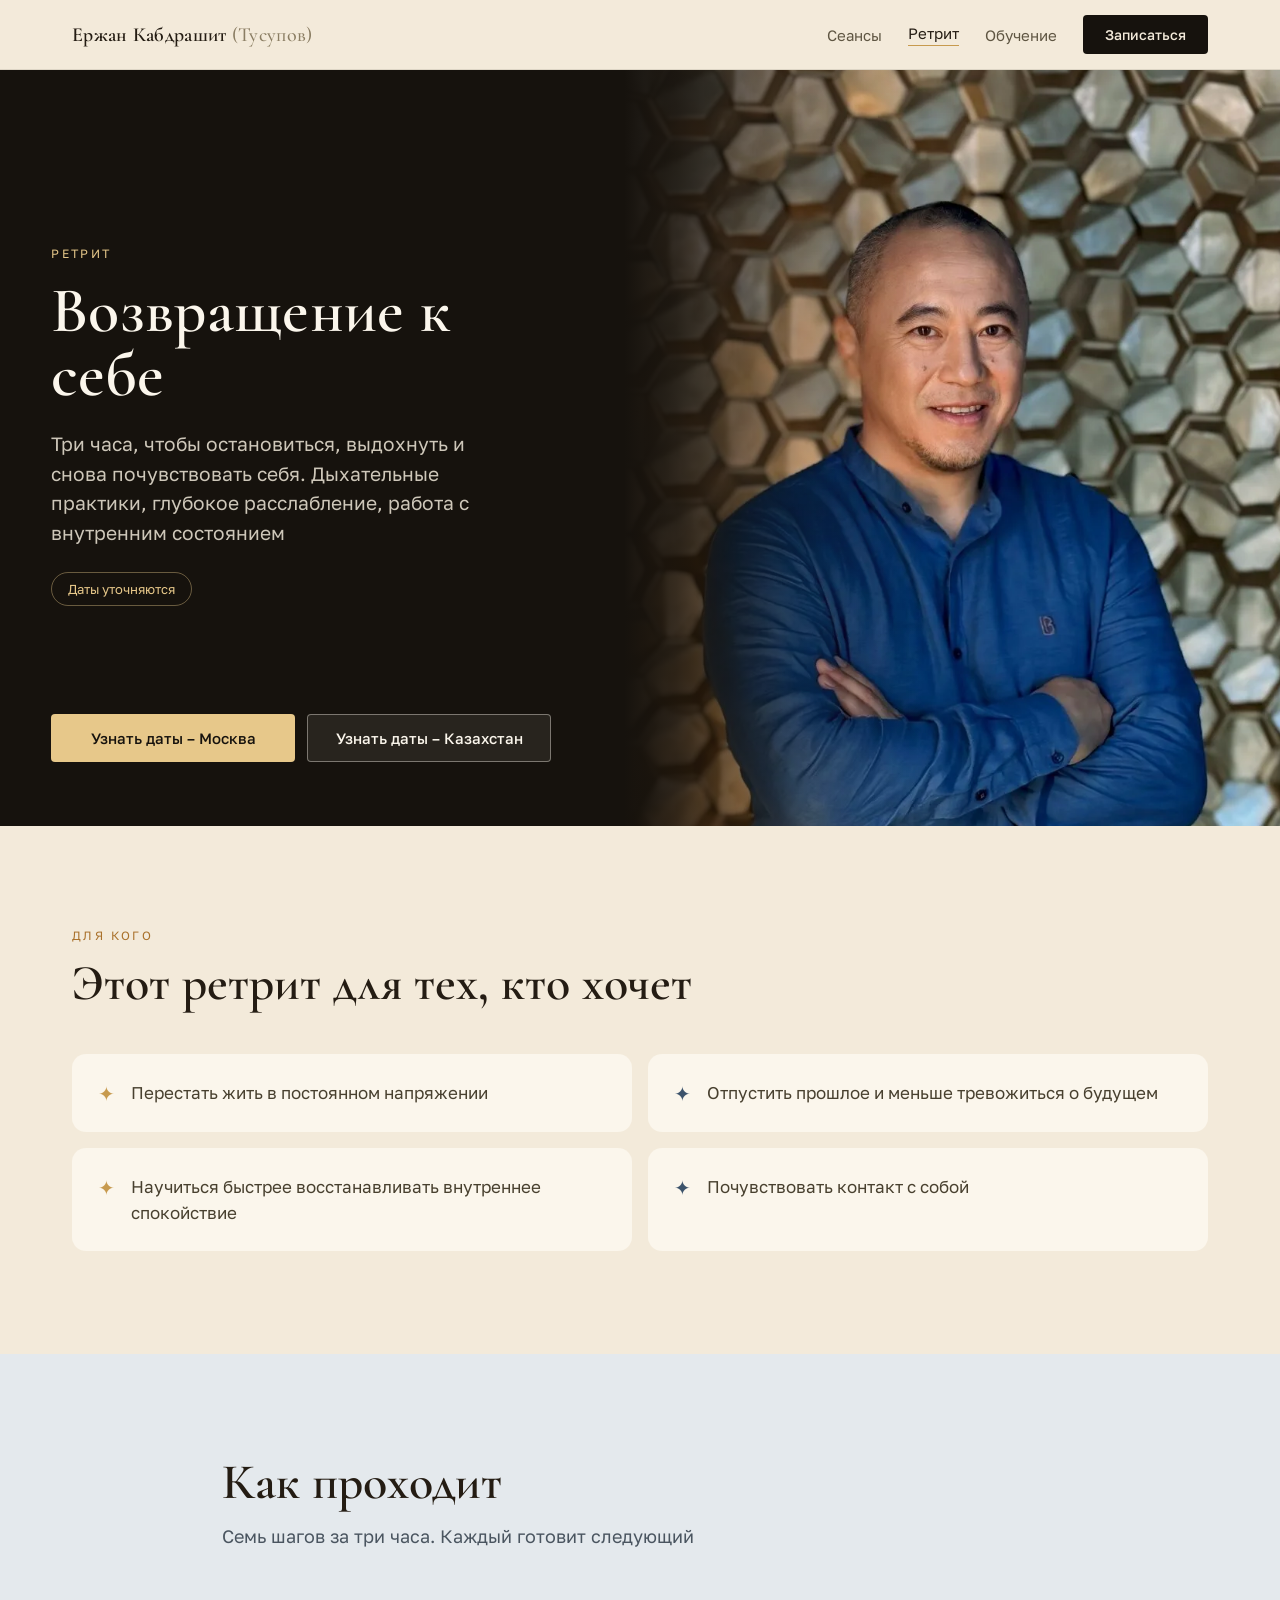
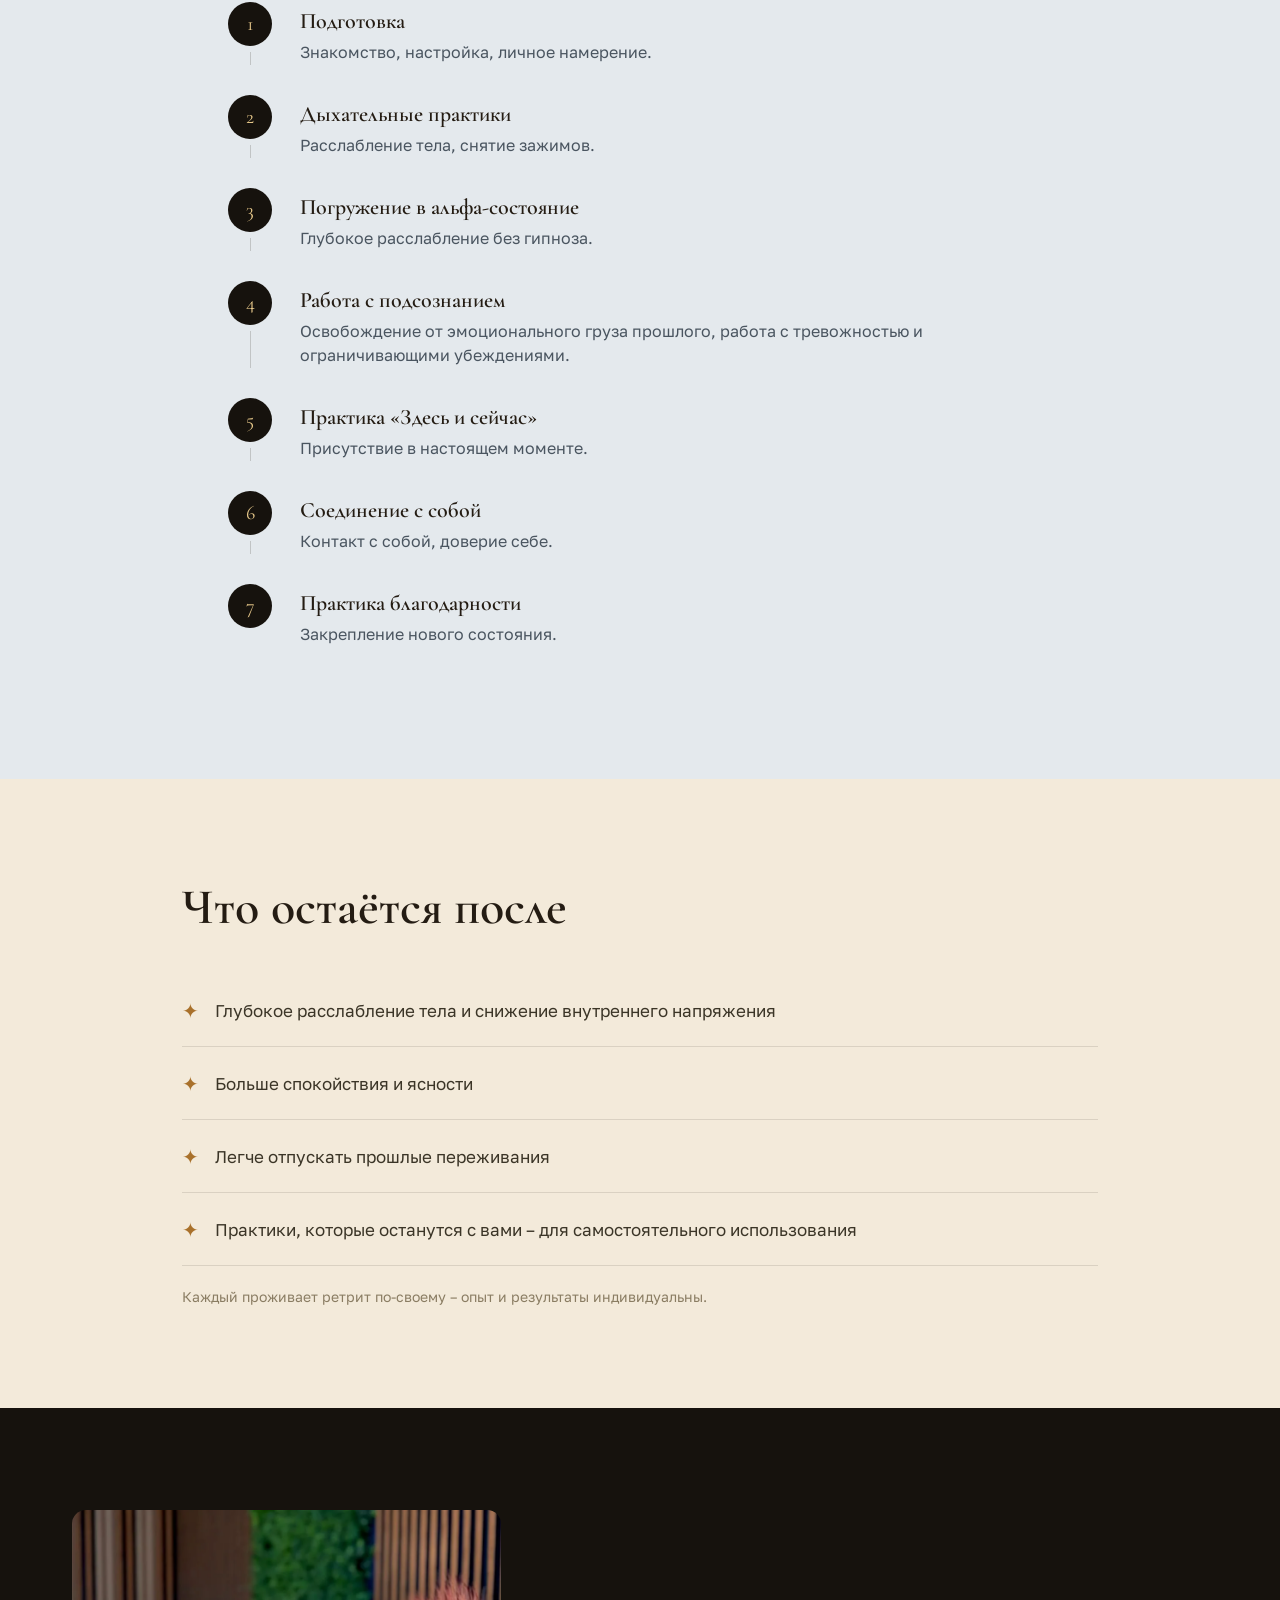
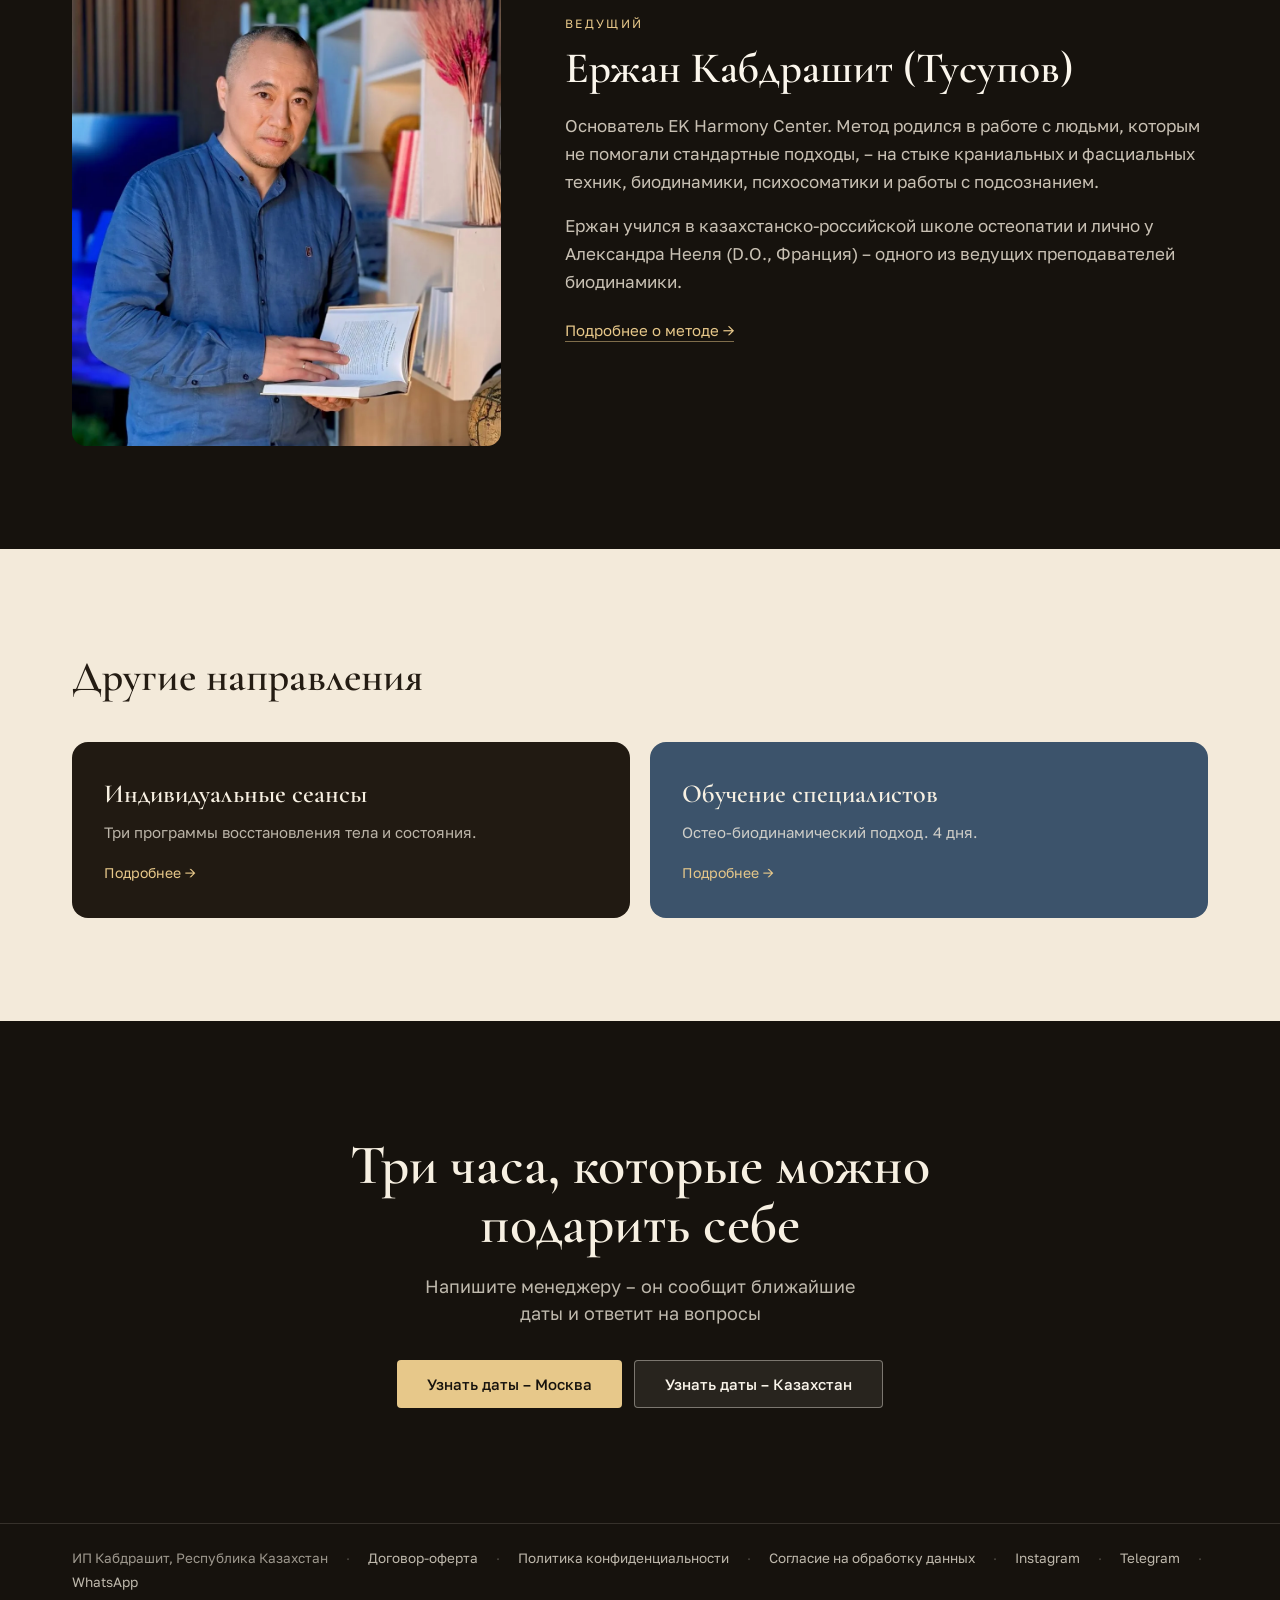
==== commit 78989998: "Ретрит: кикер hero «Групповой формат» -> «Ретрит» Co-Authored-By: Claude Fable 5 <noreply@anthropic." ====
--- a/retreat.html
+++ b/retreat.html
@@ -4,7 +4,7 @@
 <meta charset="utf-8">
 <meta name="viewport" content="width=device-width, initial-scale=1">
 <title>Ретрит «Возвращение к себе» – Ержан Кабдрашит (Тусупов)</title>
-<meta name="description" content="Групповой ретрит на 3 часа: дыхательные практики, глубокое расслабление, работа с внутренним состоянием. Семь шагов под руководством Ержана Кабдрашита (Тусупова).">
+<meta name="description" content="Групповой ретрит на 3 часа: дыхательные практики, глубокое расслабление, работа с внутренним состоянием. Семь шагов с Ержаном Кабдрашитом (Тусуповым).">
 <link rel="canonical" href="https://xenaja.github.io/tusupov-method/retreat">
 <meta property="og:type" content="website">
 <meta property="og:title" content="Ретрит «Возвращение к себе» – Ержан Кабдрашит (Тусупов)">
@@ -60,7 +60,7 @@
 <section class="hero compact" id="top">
   <div class="hero-copy">
     <div class="hero-center">
-      <span class="hero-badge">Групповой формат</span>
+      <span class="hero-badge">Ретрит</span>
       <h1 class="hero-h1-lg">Возвращение к себе</h1>
       <p class="hero-sub">Три часа, чтобы остановиться, выдохнуть и снова почувствовать себя. Дыхательные практики, глубокое расслабление, работа с внутренним состоянием</p>
       <div class="hero-pill">Даты уточняются</div>
--- a/site.css
+++ b/site.css
@@ -25,7 +25,7 @@
 }
 *{box-sizing:border-box}
 html{scroll-behavior:smooth}
-body{margin:0;background:var(--paper);color:var(--ink);font-family:var(--font-body);-webkit-font-smoothing:antialiased;overflow-x:hidden}
+body{margin:0;background:var(--paper);color:var(--ink);font-family:var(--font-body);-webkit-font-smoothing:antialiased;-webkit-tap-highlight-color:transparent;overflow-x:hidden}
 a{color:inherit;text-decoration:none}
 img{max-width:100%;display:block}
 ::selection{background:var(--ink-black);color:var(--paper)}
@@ -50,15 +50,15 @@
 .nav-links a.link{font-size:15px;color:var(--text-soft)}
 .nav-links a.link:hover{color:var(--ink)}
 .nav-links a.link.current{color:var(--ink);border-bottom:1.5px solid var(--gold);padding-bottom:3px}
-.nav-cta{font-size:14px;font-weight:500;color:var(--paper);background:var(--ink-black);padding:11px 22px;border-radius:4px}
+.nav-cta{font-size:14px;font-weight:500;color:var(--paper);background:var(--ink-black);padding:11px 22px;border-radius:4px;touch-action:manipulation}
 .nav-cta:hover{filter:brightness(1.3)}
 .burger{display:none;align-items:center;justify-content:center;width:44px;height:44px;background:none;border:1px solid var(--line);border-radius:4px;cursor:pointer;touch-action:manipulation}
 .burger .icon-close{display:none}
-.mobile-menu{position:fixed;inset:0;z-index:60;background:var(--paper);display:none;flex-direction:column;justify-content:center;align-items:center;gap:10px;padding:80px 32px 40px;text-align:center}
+.mobile-menu{position:fixed;inset:0;z-index:60;background:var(--paper);display:flex;flex-direction:column;justify-content:center;align-items:center;gap:10px;padding:80px 32px 40px;text-align:center;opacity:0;visibility:hidden;transform:translateY(-10px);transition:opacity .25s ease,transform .25s ease,visibility 0s linear .25s}
 .mobile-menu a.link{font-family:var(--font-display);font-size:clamp(24px,7vw,32px);font-weight:600;color:var(--ink);padding:12px 0}
 .mobile-menu a.link.current{color:var(--gold-deep)}
 .mobile-menu .nav-cta{margin-top:22px}
-body.menu-open .mobile-menu{display:flex}
+body.menu-open .mobile-menu{opacity:1;visibility:visible;transform:translateY(0);transition:opacity .25s ease,transform .25s ease,visibility 0s linear 0s}
 body.menu-open{overflow:hidden}
 @media (max-width:760px){.nav-links{display:none}.burger{display:flex}}
 
@@ -107,7 +107,8 @@
 .about-text{display:flex;flex-direction:column;justify-content:center}
 .about-text p{font-size:18px;line-height:1.65;color:var(--text-body);margin:0 0 18px}
 .about-quote{font-family:var(--font-display);font-style:italic;font-size:20px;color:var(--gold-deep);border-left:2px solid var(--gold);padding-left:18px;margin:26px 0 0}
-.about-photo{width:100%;height:100%;min-height:440px;object-fit:cover;object-position:50% 20%;border-radius:14px;box-shadow:0 26px 54px -30px rgba(36,28,19,.5)}
+.about-photo{display:block;position:relative;width:100%;height:100%;min-height:440px;border-radius:14px;overflow:hidden;box-shadow:0 26px 54px -30px rgba(36,28,19,.5)}
+.about-photo img{position:absolute;inset:0;width:100%;height:100%;object-fit:cover;object-position:50% 15%;transform:scale(1.12);transform-origin:50% 8%}
 @media (max-width:860px){.about-grid{grid-template-columns:1fr}.about-photo{min-height:320px}}
 
 .video-box{margin-top:clamp(40px,5vw,64px);border-radius:14px;overflow:hidden;aspect-ratio:16/9;background:var(--ink-black);display:flex;justify-content:center}
@@ -116,12 +117,11 @@
 .lane{display:flex;gap:16px;overflow-x:auto;padding-bottom:12px;margin-top:clamp(44px,6vw,72px)}
 .lane::-webkit-scrollbar{height:6px}
 .lane::-webkit-scrollbar-thumb{background:rgba(36,28,19,.2);border-radius:999px}
-.cert{flex:0 0 auto;width:190px;cursor:pointer;background:none;border:none;padding:0;text-align:left;font-family:inherit;touch-action:manipulation}
-.cert-img{aspect-ratio:3/4;background:var(--cream);border:1px solid rgba(36,28,19,.14);border-radius:10px;overflow:hidden;transition:border-color .25s}
+.cert{flex:0 0 auto;display:flex;flex-direction:column;align-items:flex-start;max-width:260px;cursor:pointer;background:none;border:none;padding:0;text-align:left;font-family:inherit;touch-action:manipulation}
+.cert-img{height:clamp(160px,26vw,210px);display:flex;align-items:center;justify-content:center;background:var(--cream);border:1px solid rgba(36,28,19,.14);border-radius:10px;overflow:hidden;transition:border-color .25s}
 .cert:hover .cert-img{border-color:var(--gold)}
-.cert-img img{width:100%;height:100%;object-fit:cover;object-position:center top}
-.cert-name{font-size:12.5px;color:var(--text-muted);line-height:1.4;margin-top:10px;min-height:48px}
-.cert-note{font-size:13.5px;color:var(--text-faint);line-height:1.5;margin:16px 0 0;max-width:640px}
+.cert-img img{height:100%;width:auto;max-width:100%;display:block;object-fit:contain}
+.cert-name{font-size:12.5px;color:var(--text-muted);line-height:1.4;margin-top:10px;max-width:210px}
 
 /* ---------- Lead / lists ---------- */
 .lead{font-size:18px;line-height:1.55;color:var(--text-muted);max-width:620px;margin:0 0 clamp(32px,4vw,52px)}
@@ -130,7 +130,7 @@
 /* ---------- Pain / tile cards (3-col, warm) ---------- */
 .pains-grid{display:grid;grid-template-columns:repeat(3,1fr);gap:20px}
 .pain-card{background:var(--card-warm);border-radius:14px;padding:30px 26px}
-.pain-num{font-family:var(--font-display);font-size:30px;line-height:1;margin-bottom:16px}
+.pain-num{font-family:var(--font-display);font-size:30px;line-height:1;margin-bottom:16px;color:var(--gold-deep)}
 .pain-title{font-family:var(--font-display);font-weight:600;font-size:22px;margin-bottom:10px}
 .pain-text{font-size:15px;line-height:1.55;color:var(--text-muted)}
 @media (max-width:860px){.pains-grid{grid-template-columns:1fr}}
@@ -284,4 +284,10 @@
 .lightbox-card{max-width:520px;width:100%;max-height:100%;overflow:auto}
 .lightbox-card img{width:100%;border-radius:8px}
 .lightbox-name{color:var(--cream);font-size:14px;line-height:1.5;margin-top:16px;text-align:center}
-.lightbox-close{display:block;margin:14px auto 0;background:none;border:1px solid rgba(247,240,226,.3);color:var(--oncream);font-family:inherit;font-size:13px;min-height:44px;padding:9px 24px;border-radius:4px;cursor:pointer}
+.lightbox-close{display:block;margin:14px auto 0;background:none;border:1px solid rgba(247,240,226,.3);color:var(--oncream);font-family:inherit;font-size:13px;min-height:48px;padding:9px 24px;border-radius:4px;cursor:pointer;touch-action:manipulation}
+
+/* ---------- Reduced motion ---------- */
+@media (prefers-reduced-motion: reduce){
+  html{scroll-behavior:auto}
+  *{transition-duration:.001ms!important;animation-duration:.001ms!important}
+}
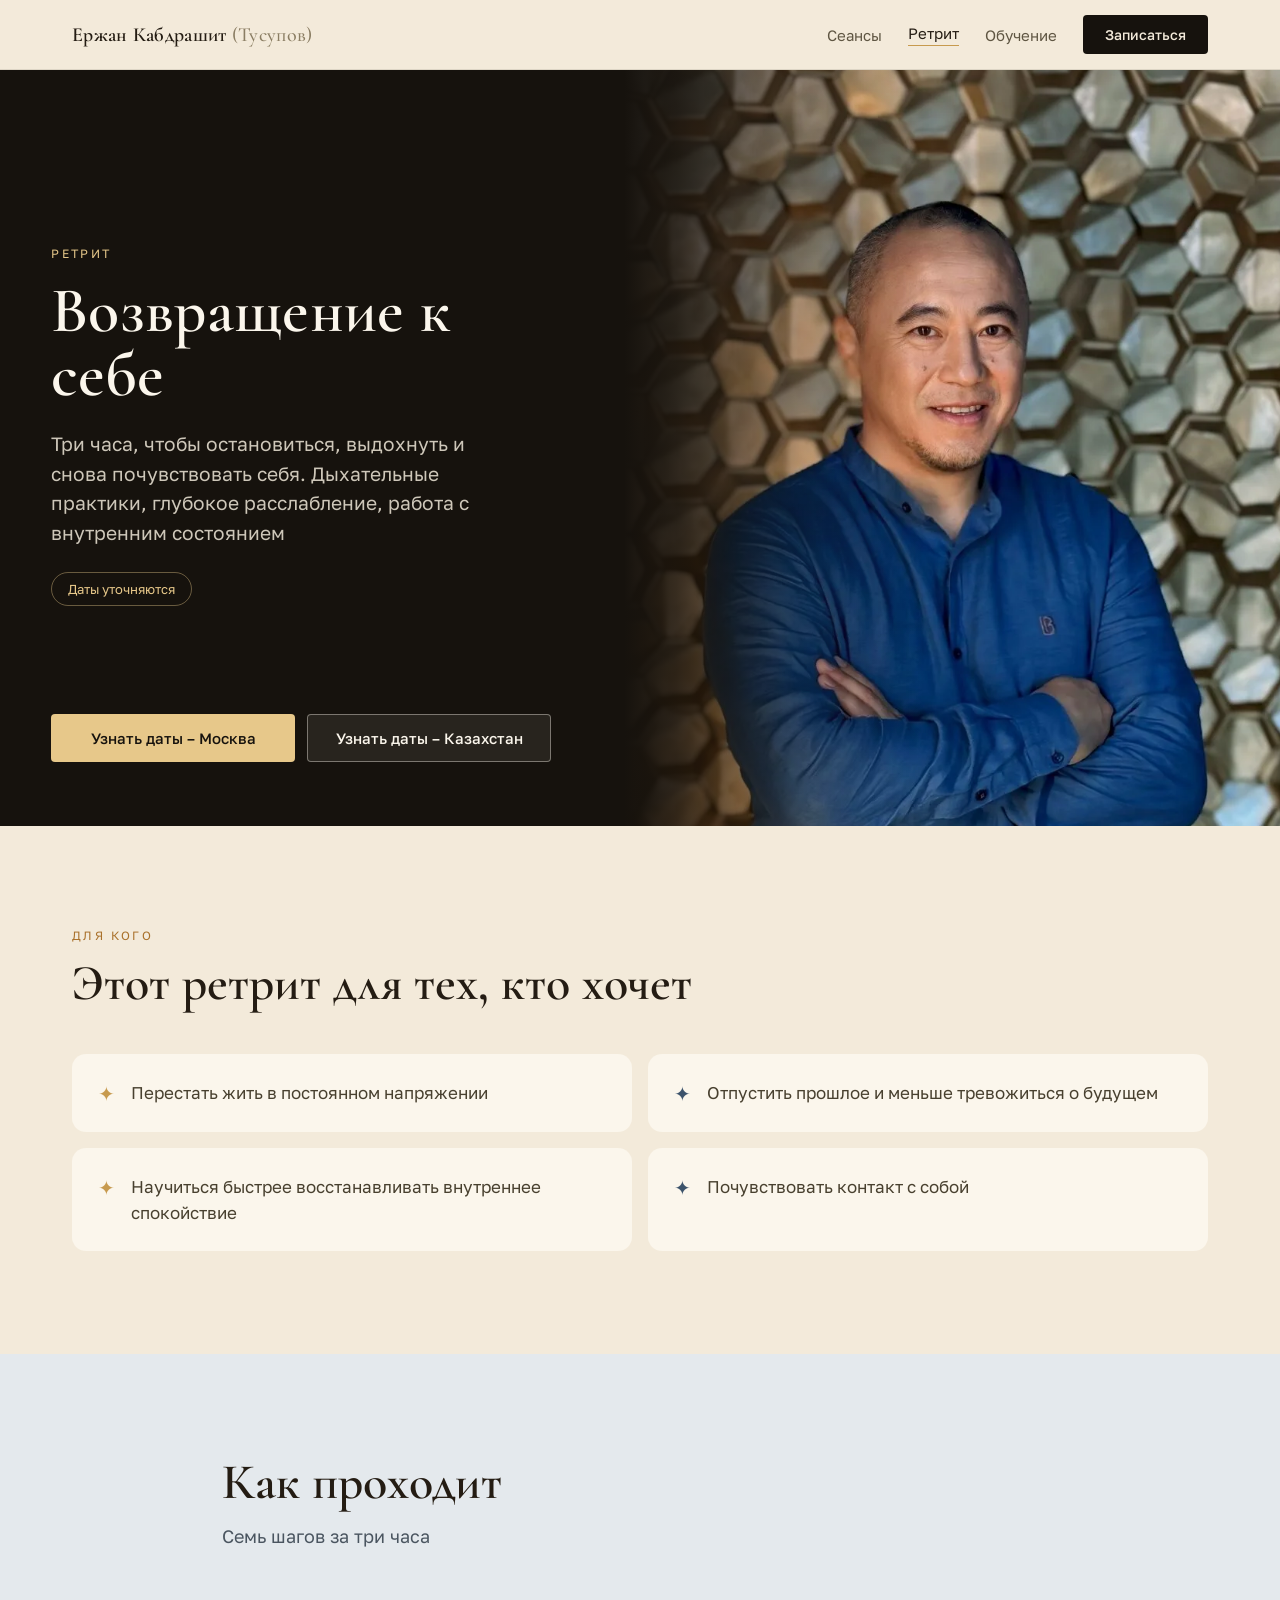
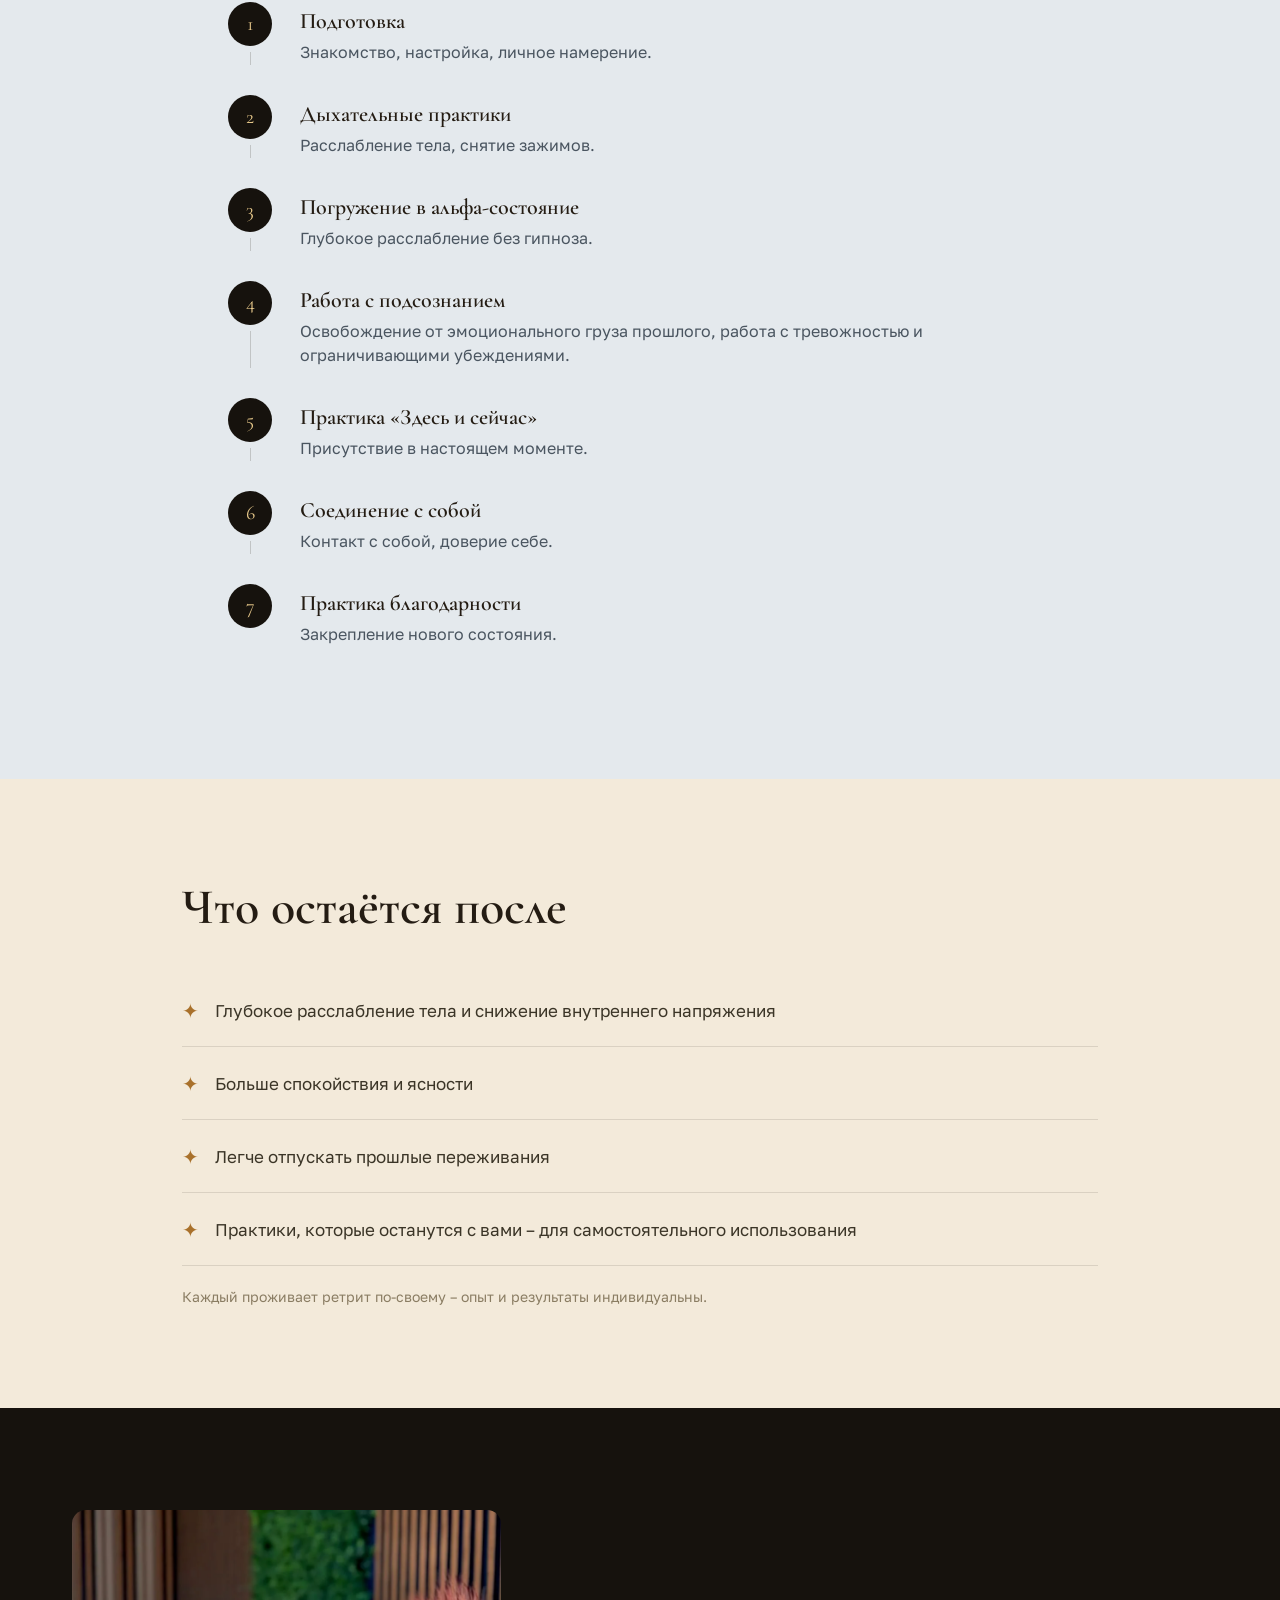
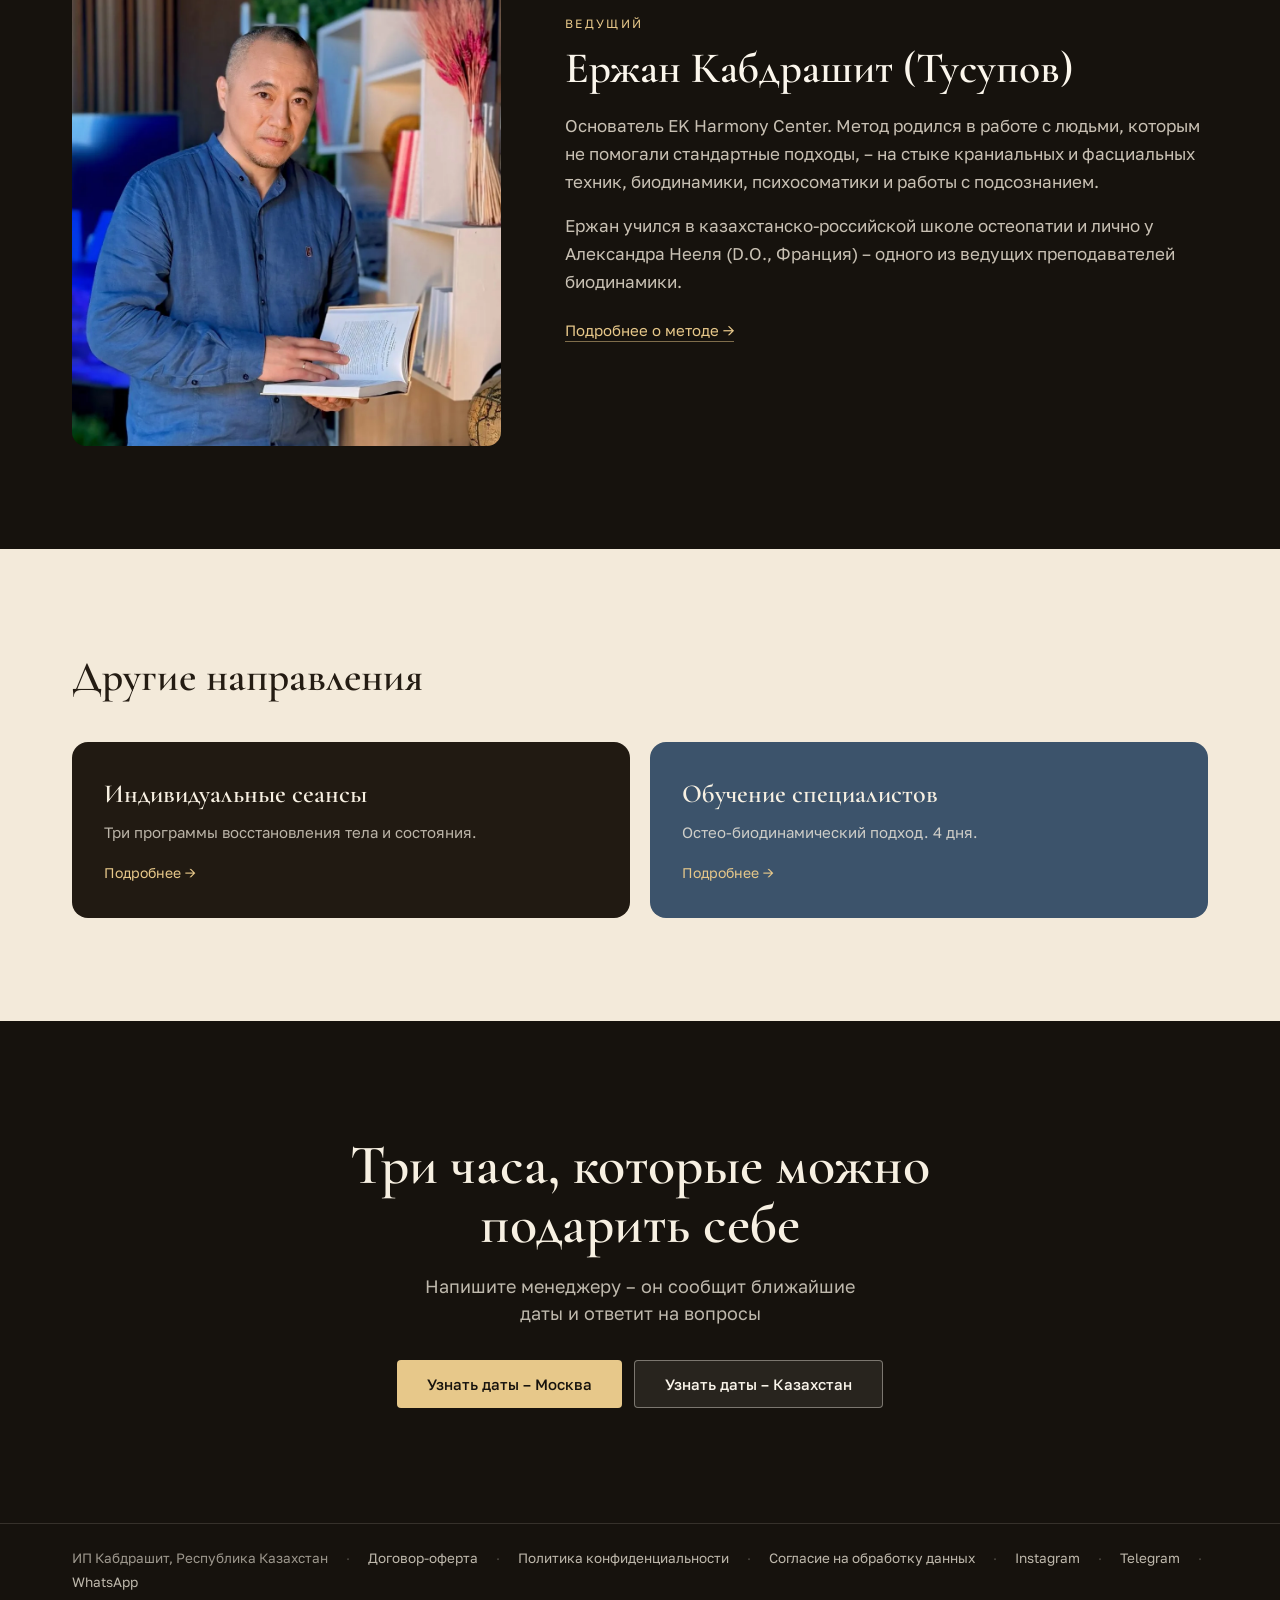
==== commit 1034fe66: "Ретрит: убрать фразу «Каждый готовит следующий» из лида таймлайна Co-Authored-By: Claude Fable 5 <no" ====
--- a/retreat.html
+++ b/retreat.html
@@ -96,7 +96,7 @@
 <section class="bg-coolgrey">
   <div class="section-tight" style="max-width:900px;margin:0 auto;padding-left:var(--pad);padding-right:var(--pad);">
     <h2 style="font-size:clamp(30px,4vw,50px);line-height:1.06;margin-bottom:14px;">Как проходит</h2>
-    <p class="lead" style="color:#4a5560;">Семь шагов за три часа. Каждый готовит следующий</p>
+    <p class="lead" style="color:#4a5560;">Семь шагов за три часа</p>
     <div class="steps">
 
       <div class="step-row">
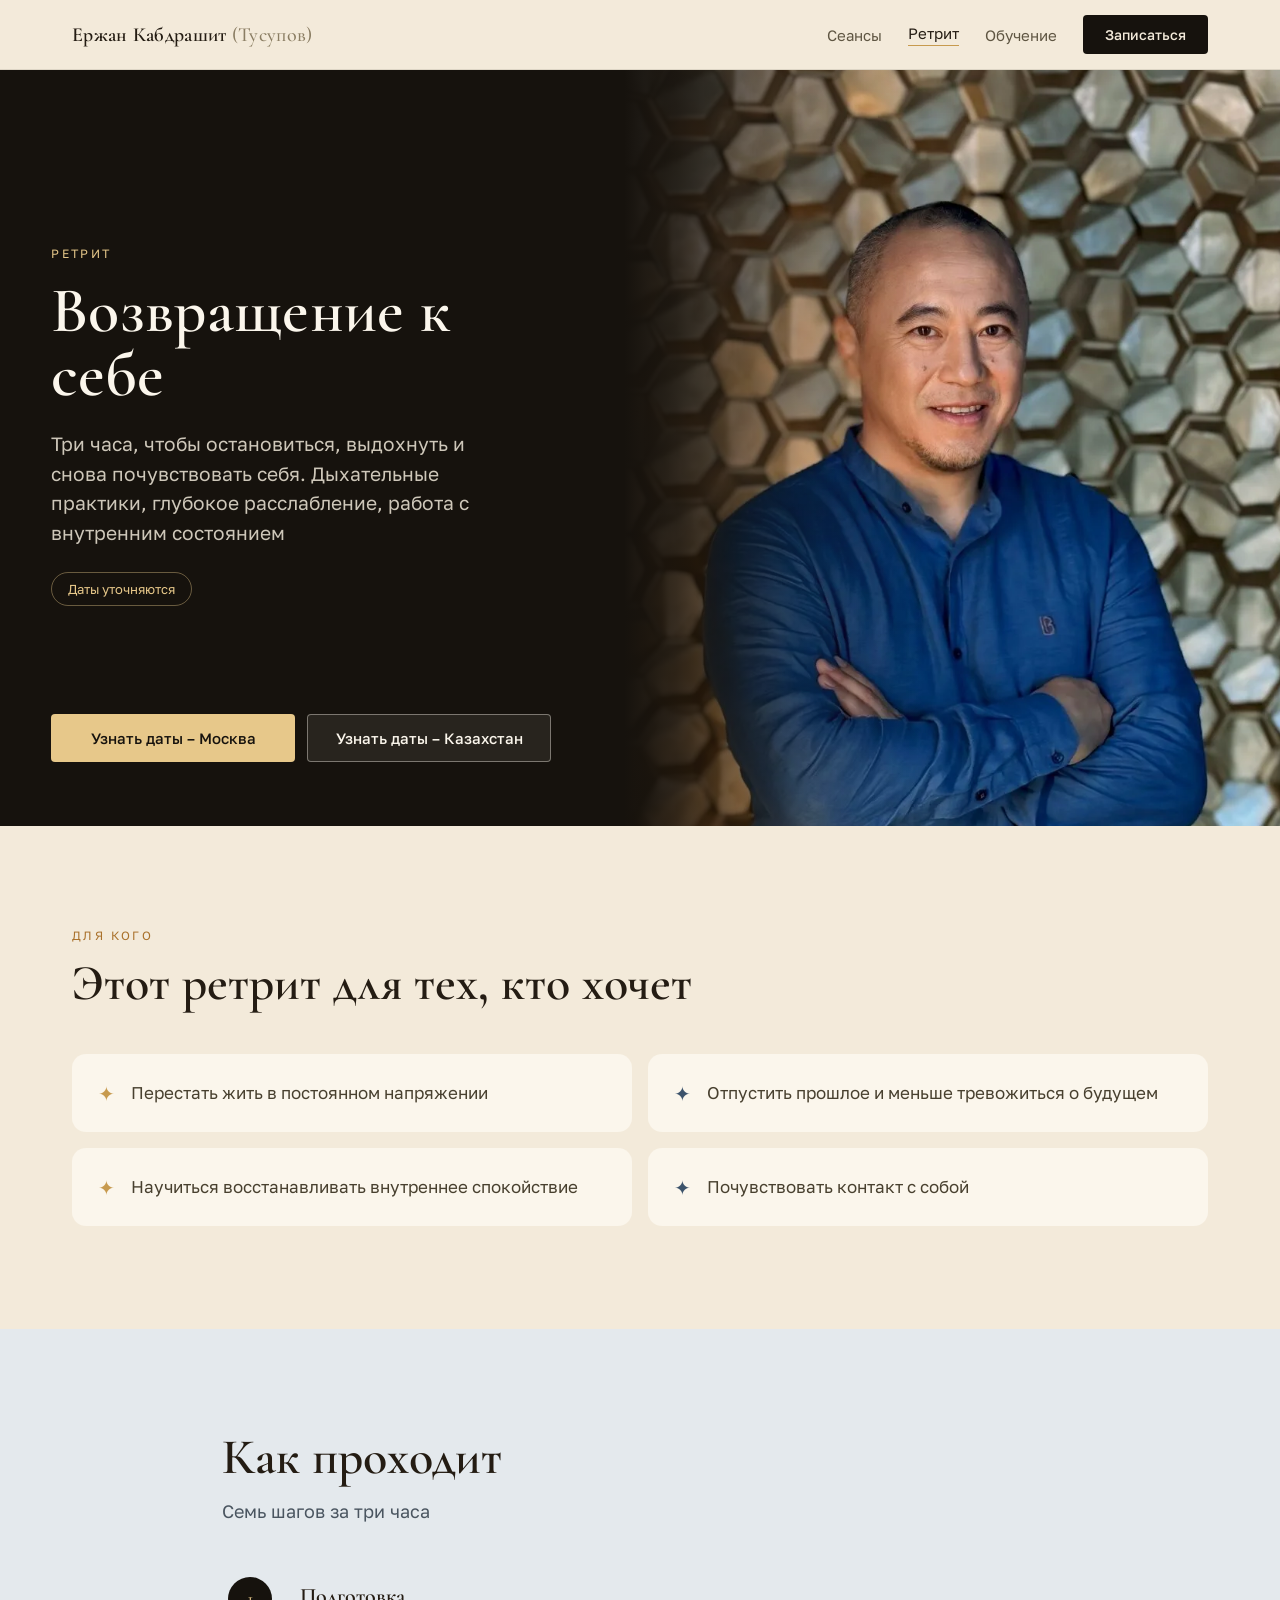
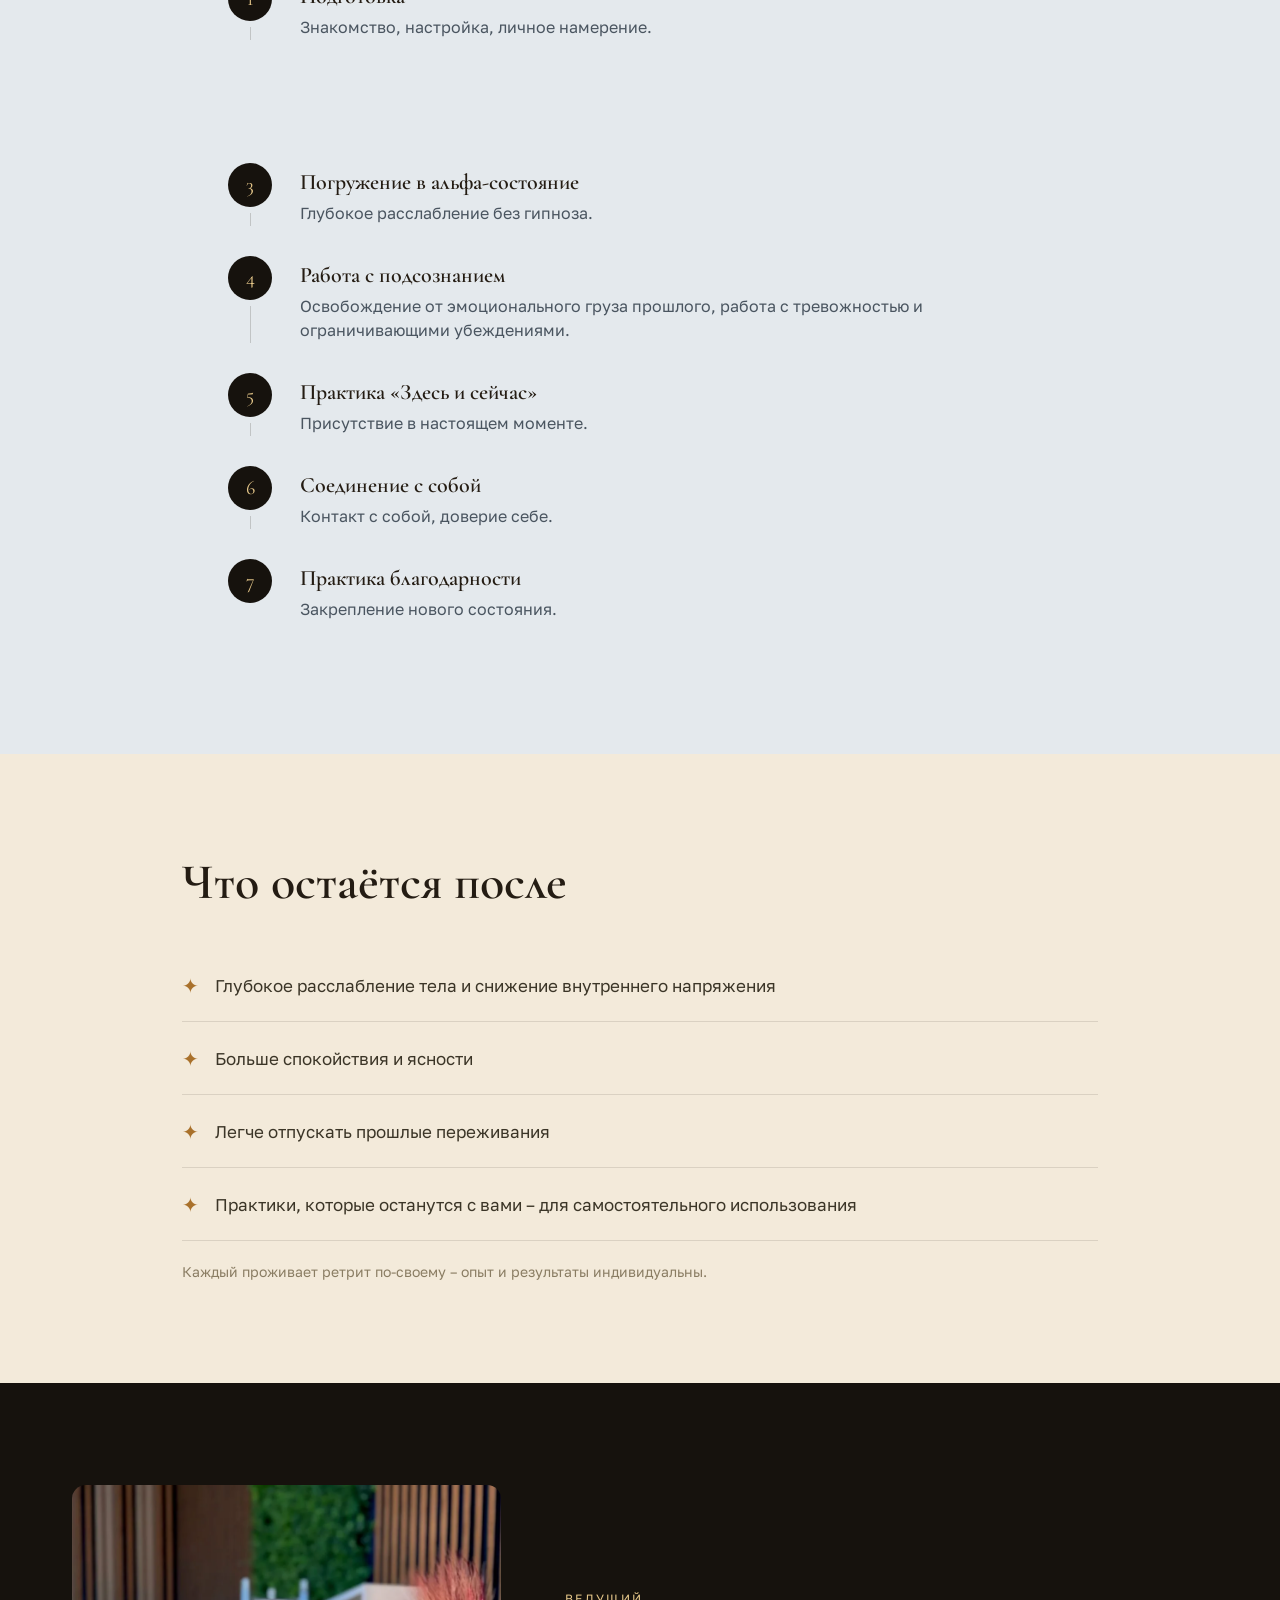
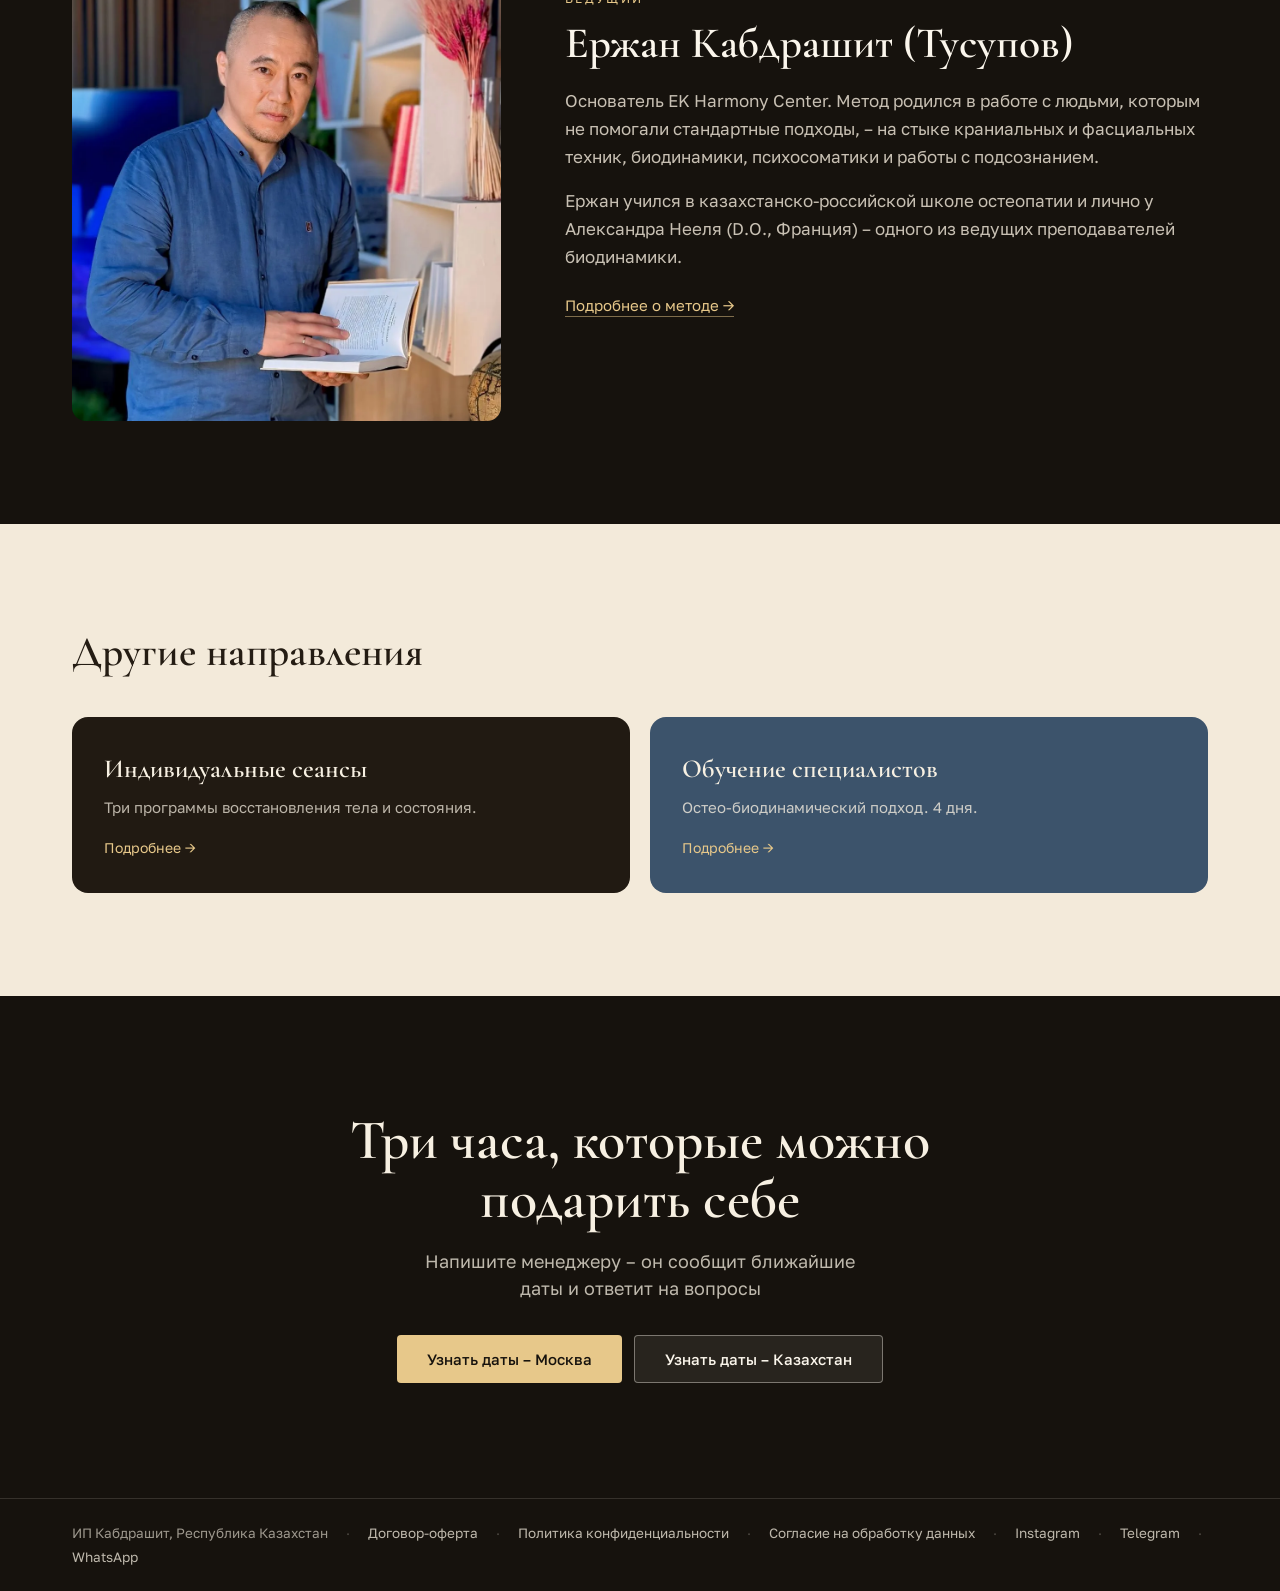
==== commit 955c1f9a: "Ретрит: убрать «быстрее» из плитки «Научиться восстанавливать внутреннее спокойствие» Co-Authored-By" ====
--- a/retreat.html
+++ b/retreat.html
@@ -87,7 +87,7 @@
   <div class="tiles-2">
     <div class="tile"><span class="mark" style="color:#C79A4E;">✦</span><div class="tile-text">Перестать жить в постоянном напряжении</div></div>
     <div class="tile"><span class="mark" style="color:#3C536B;">✦</span><div class="tile-text">Отпустить прошлое и меньше тревожиться о будущем</div></div>
-    <div class="tile"><span class="mark" style="color:#C79A4E;">✦</span><div class="tile-text">Научиться быстрее восстанавливать внутреннее спокойствие</div></div>
+    <div class="tile"><span class="mark" style="color:#C79A4E;">✦</span><div class="tile-text">Научиться восстанавливать внутреннее спокойствие</div></div>
     <div class="tile"><span class="mark" style="color:#3C536B;">✦</span><div class="tile-text">Почувствовать контакт с собой</div></div>
   </div>
 </section>
--- a/site.css
+++ b/site.css
@@ -191,10 +191,12 @@
 
 /* ---------- Vertical step timeline (static) ---------- */
 .steps{display:flex;flex-direction:column}
-.step-row{display:grid;grid-template-columns:56px 1fr;gap:22px;padding-bottom:30px}
+.step-row{display:grid;grid-template-columns:56px 1fr;gap:22px;padding-bottom:30px;opacity:0;transform:translateY(16px);transition:opacity .6s ease,transform .6s ease}
+.step-row.in{opacity:1;transform:translateY(0)}
 .step-marker-col{display:flex;flex-direction:column;align-items:center}
 .step-circle{width:44px;height:44px;border-radius:999px;background:var(--ink-black);color:var(--gold-light);display:flex;align-items:center;justify-content:center;font-family:var(--font-display);font-size:20px;flex:0 0 auto}
-.step-line{flex:1 1 auto;width:1px;background:rgba(36,28,19,.18);margin-top:6px}
+.step-line{flex:1 1 auto;width:1px;background:rgba(36,28,19,.18);margin-top:6px;transform:scaleY(0);transform-origin:top;transition:transform .5s ease .2s}
+.step-row.in .step-line{transform:scaleY(1)}
 .step-body{padding-top:6px}
 .step-title{font-family:var(--font-display);font-weight:600;font-size:22px;margin-bottom:6px}
 .step-text{font-size:16px;line-height:1.55;color:#4a5560}
